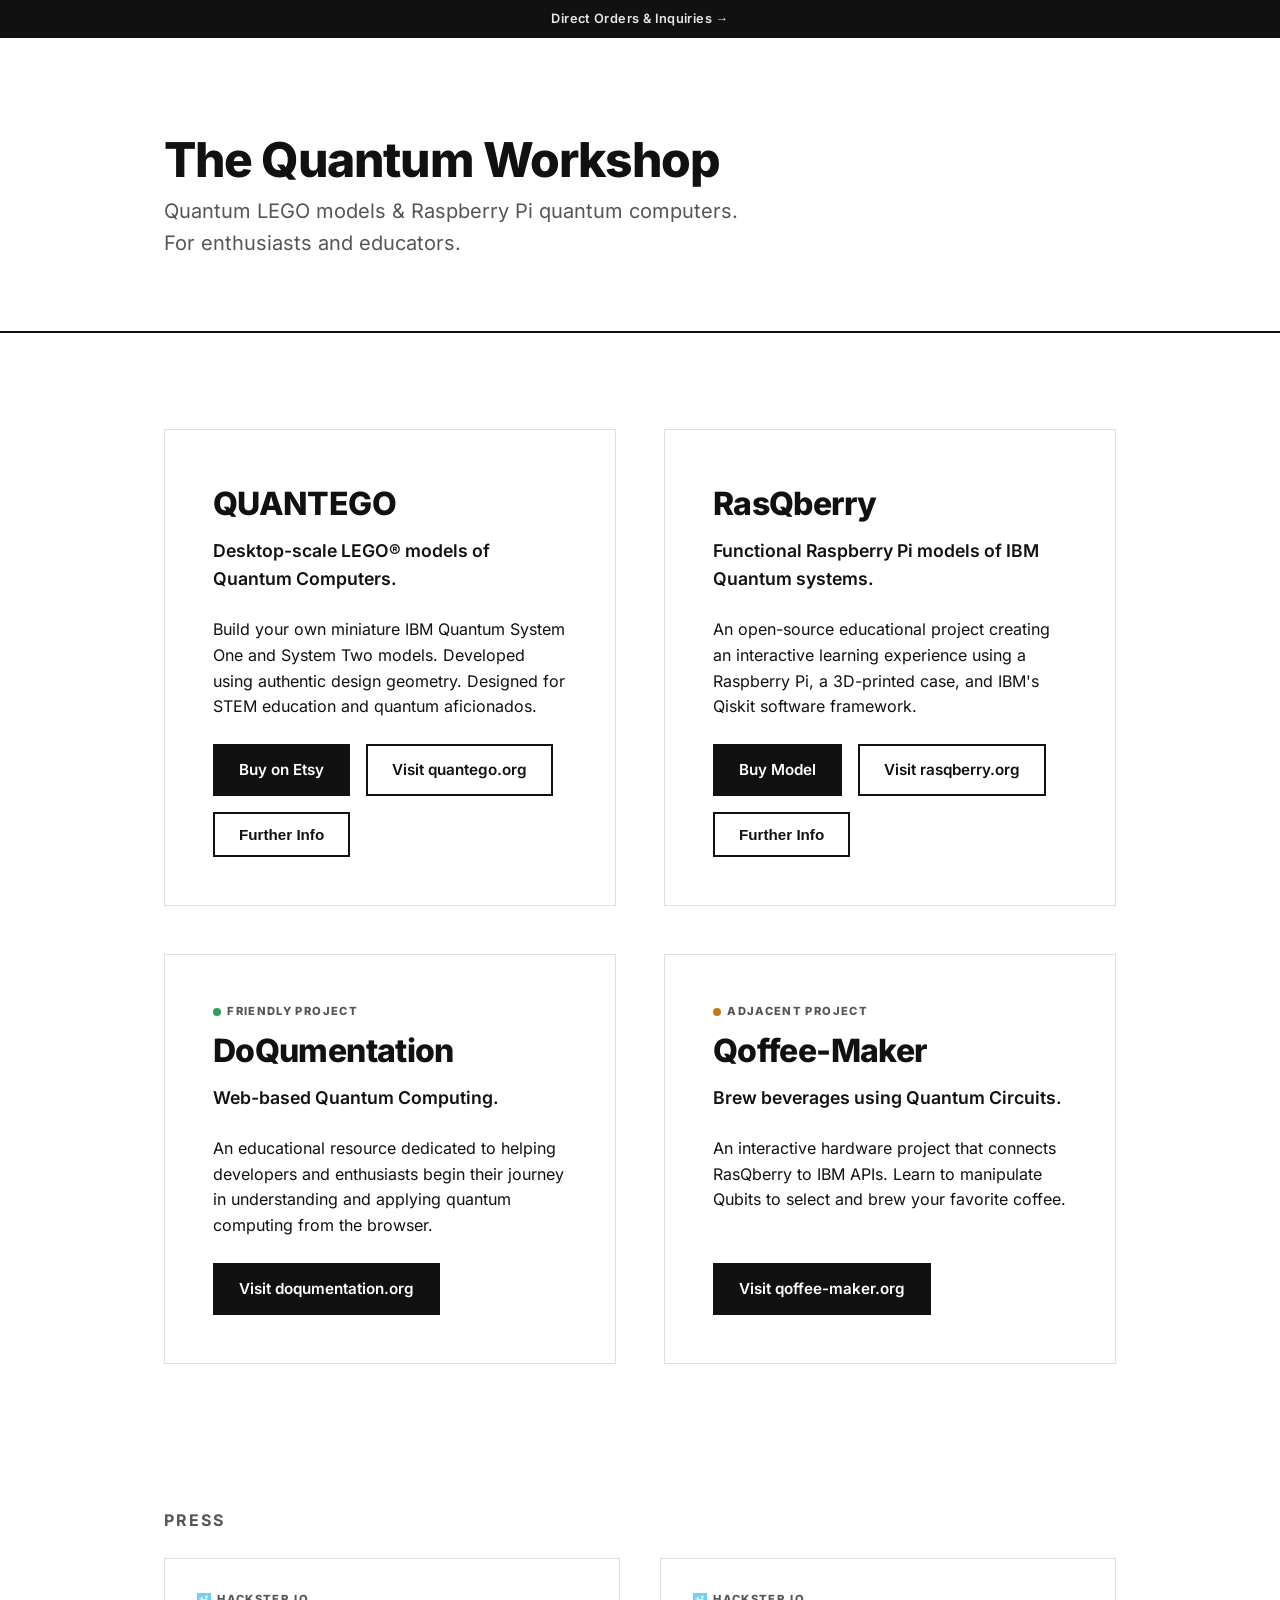
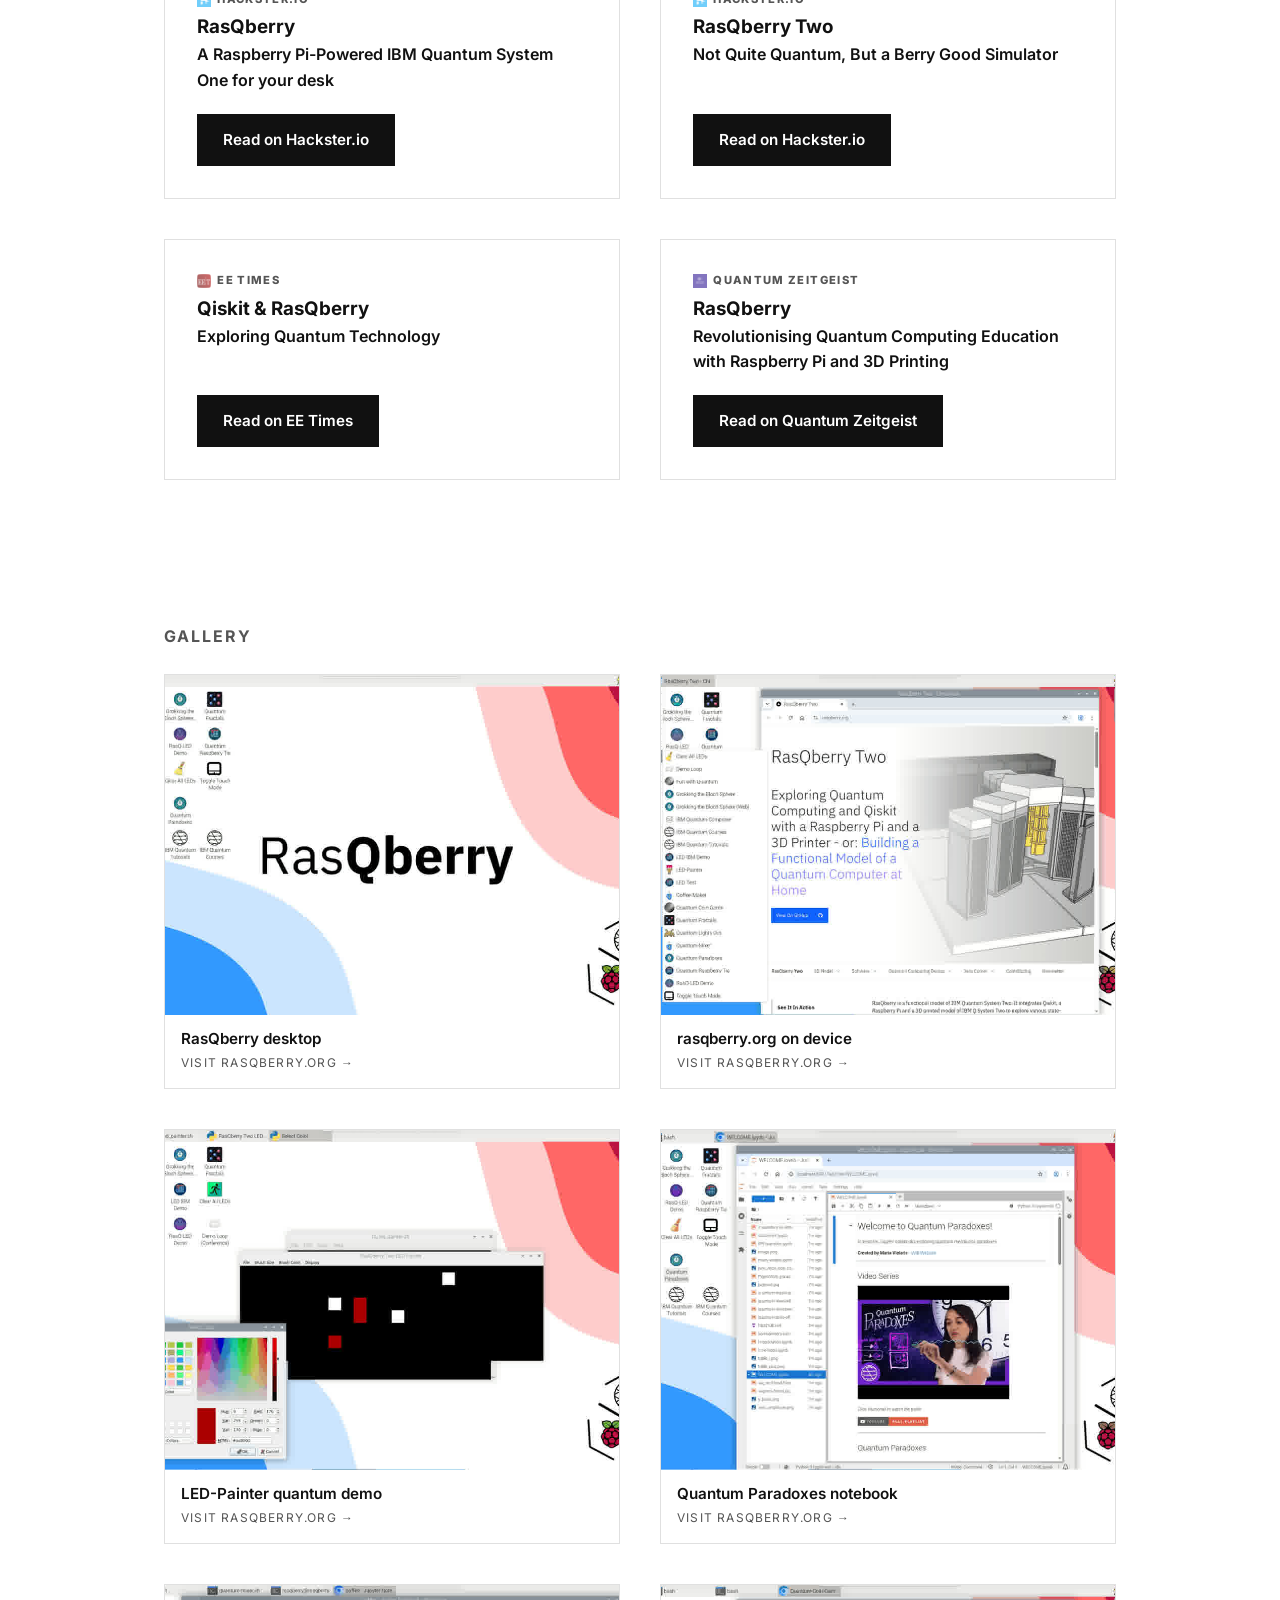
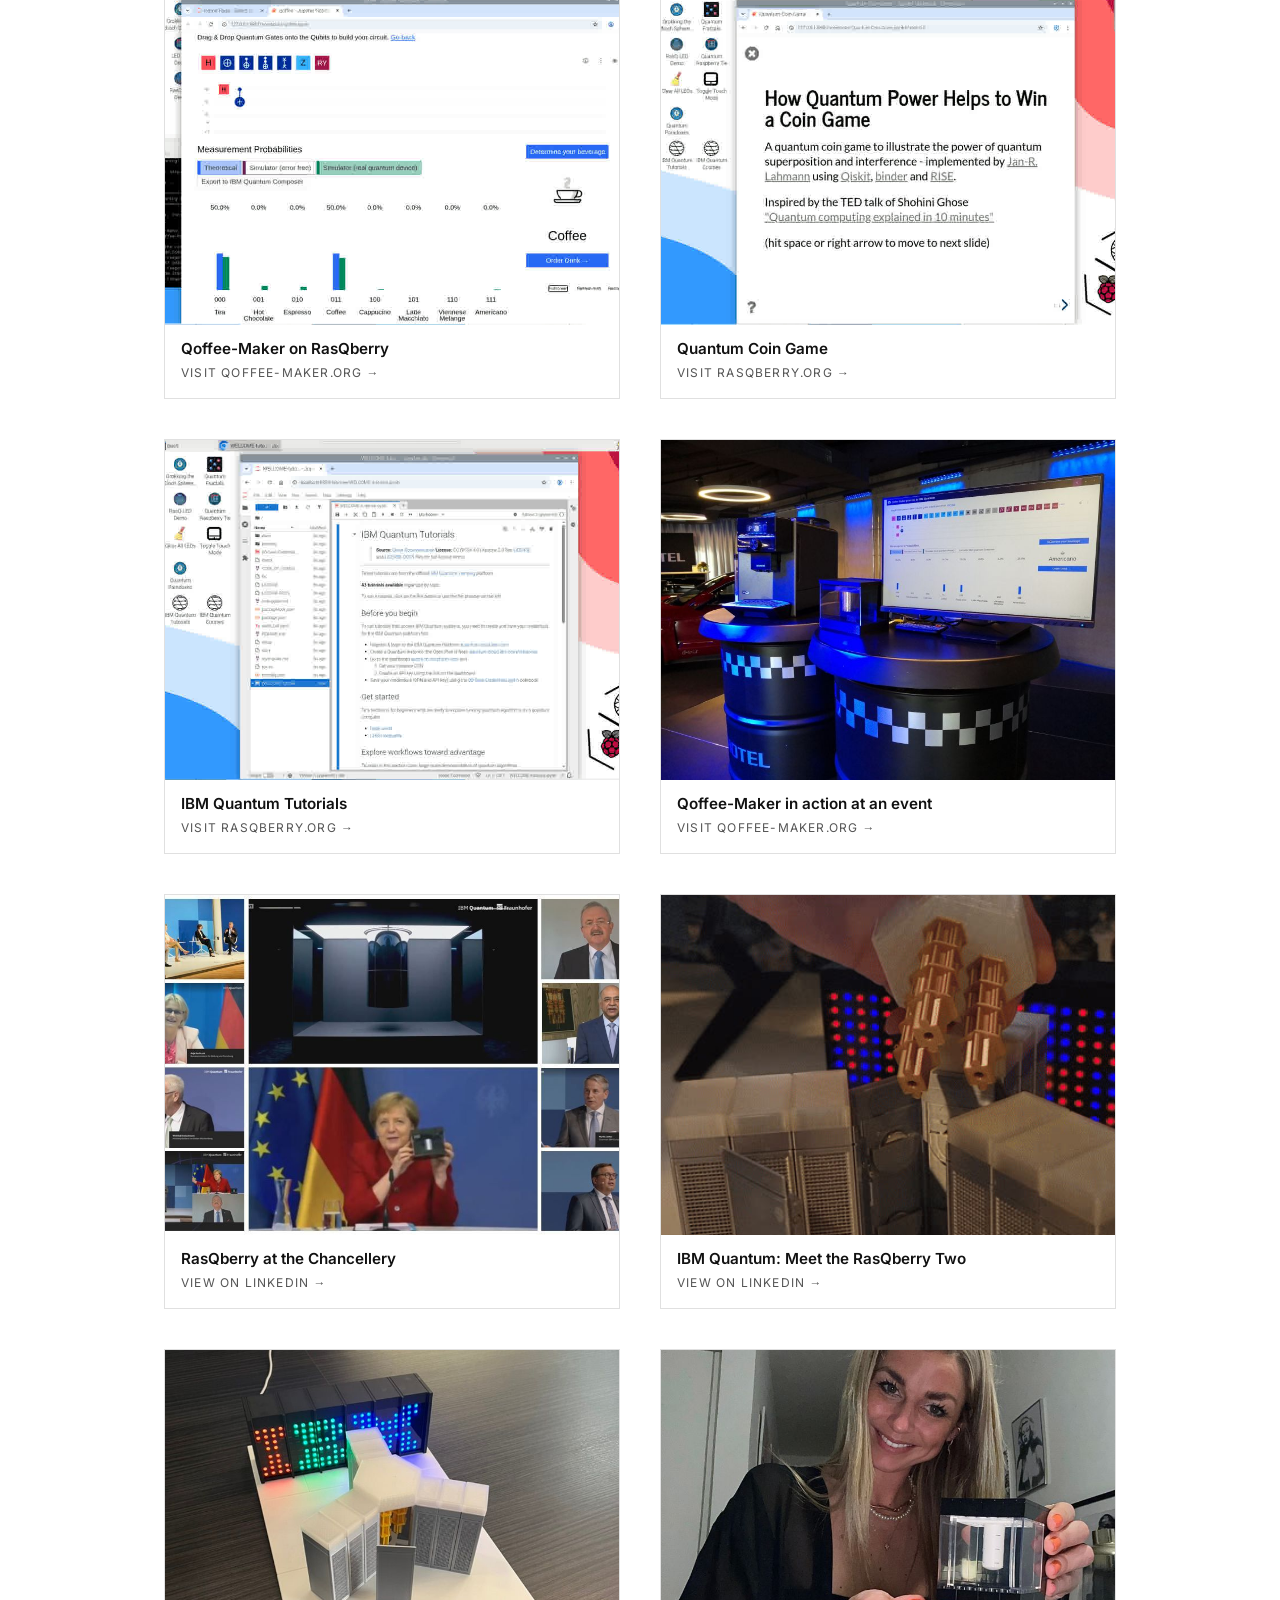
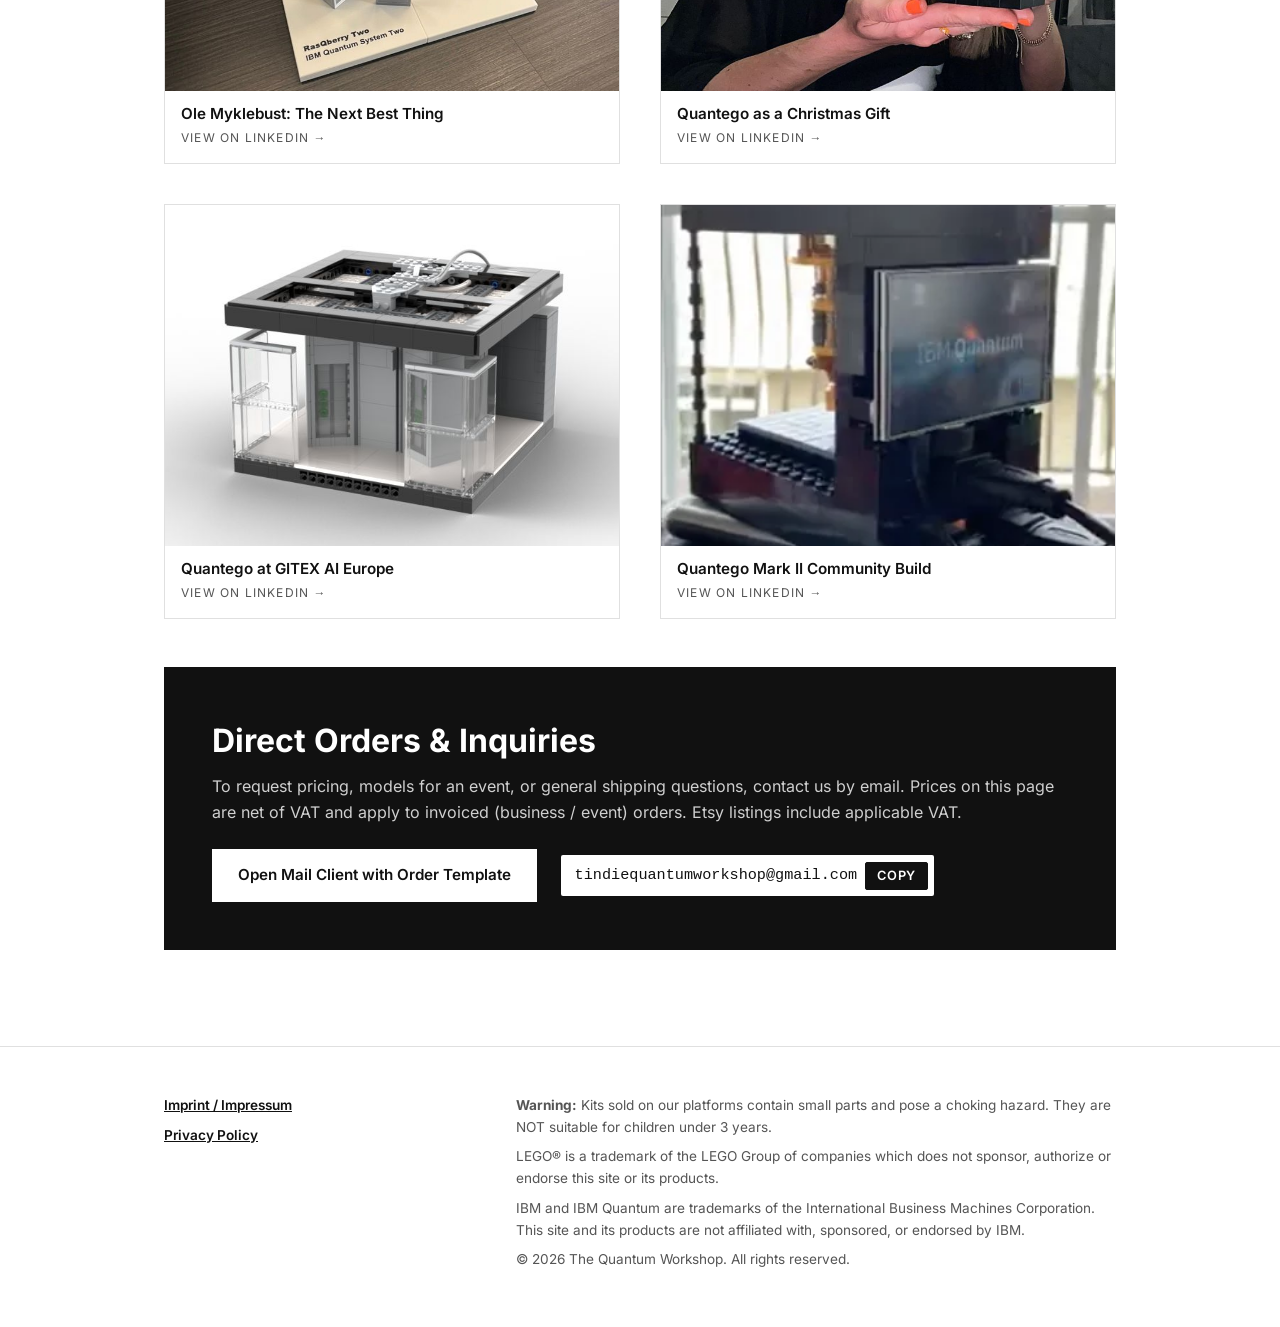
==== index.html @ 0e2c0641 "Initial commit: static site for The Quantum Workshop" ====
<!DOCTYPE html>
<html lang="en">

<head>
    <meta charset="UTF-8">
    <meta name="viewport" content="width=device-width, initial-scale=1.0">
    <title>The Quantum Workshop | Quantego LEGO models &amp; RasQberry quantum hardware</title>
    <meta name="description"
        content="Central hub for Quantego (desktop-scale LEGO models of IBM Quantum System One/Two) and RasQberry (functional Raspberry Pi quantum computer enclosures). Educational quantum-computing models for STEM, makers, and events.">
    <!-- TODO: replace YOUR-DOMAIN.example with the published custom domain. -->
    <link rel="canonical" href="https://YOUR-DOMAIN.example/">
    <meta name="robots" content="index, follow, max-image-preview:large">
    <meta property="og:type" content="website">
    <meta property="og:title" content="The Quantum Workshop | Quantego &amp; RasQberry">
    <meta property="og:description" content="Desktop-scale LEGO models and Raspberry Pi-based functional models of IBM Quantum Computers.">
    <meta property="og:url" content="https://YOUR-DOMAIN.example/">
    <meta property="og:image" content="https://YOUR-DOMAIN.example/images/quantego-mark-ii.jpg">
    <meta property="og:locale" content="en_US">
    <meta name="twitter:card" content="summary_large_image">
    <meta name="twitter:title" content="The Quantum Workshop | Quantego &amp; RasQberry">
    <meta name="twitter:description" content="Desktop-scale LEGO models and Raspberry Pi-based functional models of IBM Quantum Computers.">
    <meta name="twitter:image" content="https://YOUR-DOMAIN.example/images/quantego-mark-ii.jpg">

    <link rel="icon" href="favicon.svg" type="image/svg+xml">
    <link rel="stylesheet" href="styles.css">

    <link rel="preload" href="fonts/inter-latin.woff2" as="font" type="font/woff2" crossorigin>

    <script src="config.js" defer></script>

    <script type="application/ld+json">
    {
        "@context": "https://schema.org",
        "@graph": [
            {
                "@type": "Organization",
                "@id": "https://YOUR-DOMAIN.example/#org",
                "name": "The Quantum Workshop",
                "url": "https://YOUR-DOMAIN.example/",
                "logo": "https://YOUR-DOMAIN.example/images/quantego-mark-ii.jpg",
                "founder": {
                    "@type": "Person",
                    "name": "Jan-Rainer Lahmann"
                },
                "sameAs": [
                    "https://quantego.org",
                    "https://rasqberry.org",
                    "https://www.etsy.com/de-en/listing/1230799391/quantego-lego-model-of-a-quantum"
                ]
            },
            {
                "@type": "WebSite",
                "@id": "https://YOUR-DOMAIN.example/#website",
                "url": "https://YOUR-DOMAIN.example/",
                "name": "The Quantum Workshop",
                "publisher": { "@id": "https://YOUR-DOMAIN.example/#org" },
                "inLanguage": "en"
            },
            {
                "@type": "Product",
                "name": "Quantego",
                "description": "Desktop-scale LEGO model of IBM Quantum System One and System Two, designed using authentic geometry. For STEM education and quantum aficionados.",
                "brand": { "@id": "https://YOUR-DOMAIN.example/#org" },
                "image": "https://YOUR-DOMAIN.example/images/quantego-mark-ii.jpg",
                "url": "https://YOUR-DOMAIN.example/#quantego",
                "offers": {
                    "@type": "Offer",
                    "url": "https://www.etsy.com/de-en/listing/1230799391/quantego-lego-model-of-a-quantum",
                    "priceCurrency": "EUR",
                    "availability": "https://schema.org/InStock"
                }
            },
            {
                "@type": "Product",
                "name": "RasQberry",
                "description": "Functional Raspberry Pi-based 3D-printed model of an IBM Quantum system, running Qiskit locally or via cloud.",
                "brand": { "@id": "https://YOUR-DOMAIN.example/#org" },
                "image": "https://YOUR-DOMAIN.example/images/quantego-mark-ii.jpg",
                "url": "https://YOUR-DOMAIN.example/#rasqberry",
                "offers": {
                    "@type": "Offer",
                    "url": "https://YOUR-DOMAIN.example/#contact",
                    "priceCurrency": "EUR",
                    "availability": "https://schema.org/InStock"
                }
            }
        ]
    }
    </script>
</head>

<body>

    <a class="skip-link" href="#main">Skip to main content</a>

    <div class="top-banner">
        <a href="#contact" class="top-banner-link">Direct Orders &amp; Inquiries &rarr;</a>
    </div>

    <header class="site-header">
        <div class="container">
            <h1 class="logo">The Quantum Workshop</h1>
            <p class="tagline">Quantum LEGO models &amp; Raspberry Pi quantum computers. <br>For enthusiasts and educators.</p>
        </div>
    </header>

    <main class="container" id="main" tabindex="-1">

        <section class="products-grid" aria-label="Products">
            <!-- QUANTEGO -->
            <article class="product-card" id="quantego">
                <div class="product-content">
                    <h2>QUANTEGO</h2>
                    <p class="product-subtitle">Desktop-scale LEGO® models of Quantum Computers.</p>
                    <p>Build your own miniature IBM Quantum System One and System Two models. Developed using authentic
                        design geometry. Designed for STEM education and quantum aficionados.</p>
                    <div class="cta-group">
                        <a href="https://www.etsy.com/de-en/listing/1230799391/quantego-lego-model-of-a-quantum"
                            class="btn primary-btn" target="_blank" rel="noopener"
                            aria-label="Buy Quantego on Etsy (opens in new tab)">Buy on Etsy</a>
                        <a href="https://quantego.org" class="btn secondary-btn" target="_blank" rel="noopener"
                            aria-label="Visit quantego.org (opens in new tab)">Visit quantego.org</a>
                        <button type="button" class="btn secondary-btn"
                            aria-haspopup="dialog" aria-controls="dialog-quantego"
                            onclick="document.getElementById('dialog-quantego').showModal()">Further Info</button>
                    </div>
                </div>
            </article>

            <!-- RASQBERRY -->
            <article class="product-card" id="rasqberry">
                <div class="product-content">
                    <h2>RasQberry</h2>
                    <p class="product-subtitle">Functional Raspberry Pi models of IBM Quantum systems.</p>
                    <p>An open-source educational project creating an interactive learning experience using a Raspberry
                        Pi, a 3D-printed case, and IBM's Qiskit software framework.</p>
                    <div class="cta-group">
                        <a href="#contact" class="btn primary-btn">Buy Model</a>
                        <a href="https://rasqberry.org" class="btn secondary-btn" target="_blank" rel="noopener"
                            aria-label="Visit rasqberry.org (opens in new tab)">Visit rasqberry.org</a>
                        <button type="button" class="btn secondary-btn"
                            aria-haspopup="dialog" aria-controls="dialog-rasqberry"
                            onclick="document.getElementById('dialog-rasqberry').showModal()">Further Info</button>
                    </div>
                </div>
            </article>

            <!-- DOQUMENTATION -->
            <article class="product-card">
                <div class="product-content">
                    <p class="product-tag tag-friendly"><span class="tag-dot"></span>Friendly Project</p>
                    <h2>DoQumentation</h2>
                    <p class="product-subtitle">Web-based Quantum Computing.</p>
                    <p>An educational resource dedicated to helping developers and enthusiasts begin their
                        journey in understanding and applying quantum computing from the browser.</p>
                    <div class="cta-group">
                        <a href="https://doqumentation.org" class="btn primary-btn" target="_blank" rel="noopener">Visit
                            doqumentation.org</a>
                    </div>
                </div>
            </article>

            <!-- QOFFEE-MAKER -->
            <article class="product-card">
                <div class="product-content">
                    <p class="product-tag tag-adjacent"><span class="tag-dot"></span>Adjacent Project</p>
                    <h2>Qoffee-Maker</h2>
                    <p class="product-subtitle">Brew beverages using Quantum Circuits.</p>
                    <p>An interactive hardware project that connects RasQberry to IBM APIs. Learn to manipulate Qubits
                        to select and brew your favorite coffee.</p>
                    <div class="cta-group">
                        <a href="https://qoffee-maker.org" class="btn primary-btn" target="_blank" rel="noopener">Visit
                            qoffee-maker.org</a>
                    </div>
                </div>
            </article>

        </section>

        <section class="community-press" id="press" aria-labelledby="press-heading">
            <h2 class="subsection-heading" id="press-heading">Press</h2>

            <div class="press-grid">
                <article class="product-card">
                    <div class="product-content">
                        <p class="product-tag"><img src="images/outlets/hackster.jpg"
                                class="outlet-favicon" alt="" loading="lazy" decoding="async" width="14" height="14">Hackster.io</p>
                        <h3>RasQberry</h3>
                        <p class="product-subtitle">A Raspberry Pi-Powered IBM Quantum System One for your desk</p>
                        <div class="cta-group">
                            <a href="https://www.hackster.io/news/jan-rainer-lahmann-s-rasqberry-is-a-raspberry-pi-powered-ibm-quantum-system-one-for-your-desk"
                                class="btn primary-btn" target="_blank" rel="noopener"
                                aria-label="Read Hackster.io article: RasQberry — Raspberry Pi-powered IBM Quantum System One (opens in new tab)">Read on Hackster.io</a>
                        </div>
                    </div>
                </article>

                <article class="product-card">
                    <div class="product-content">
                        <p class="product-tag"><img src="images/outlets/hackster.jpg"
                                class="outlet-favicon" alt="" loading="lazy" decoding="async" width="14" height="14">Hackster.io</p>
                        <h3>RasQberry Two</h3>
                        <p class="product-subtitle">Not Quite Quantum, But a Berry Good Simulator</p>
                        <div class="cta-group">
                            <a href="https://www.hackster.io/news/andy-stanford-clark-and-colleagues-build-a-rasqberry-two"
                                class="btn primary-btn" target="_blank" rel="noopener"
                                aria-label="Read Hackster.io article: RasQberry Two simulator (opens in new tab)">Read on Hackster.io</a>
                        </div>
                    </div>
                </article>

                <article class="product-card">
                    <div class="product-content">
                        <p class="product-tag"><img src="images/outlets/eetimes.png"
                                class="outlet-favicon" alt="" loading="lazy" decoding="async" width="14" height="14">EE Times</p>
                        <h3>Qiskit &amp; RasQberry</h3>
                        <p class="product-subtitle">Exploring Quantum Technology</p>
                        <div class="cta-group">
                            <a href="https://www.eetimes.com/exploring-quantum-technology-qiskit-and-rasqberry/"
                                class="btn primary-btn" target="_blank" rel="noopener"
                                aria-label="Read EE Times article: Qiskit and RasQberry (opens in new tab)">Read on EE Times</a>
                        </div>
                    </div>
                </article>

                <article class="product-card">
                    <div class="product-content">
                        <p class="product-tag"><img
                                src="images/outlets/quantumzeitgeist.png"
                                class="outlet-favicon" alt="" loading="lazy" decoding="async" width="14" height="14">Quantum Zeitgeist</p>
                        <h3>RasQberry</h3>
                        <p class="product-subtitle">Revolutionising Quantum Computing Education with Raspberry Pi and 3D
                            Printing</p>
                        <div class="cta-group">
                            <a href="https://quantumzeitgeist.com/rasqberry-project-revolutionising-quantum-computing-education-with-raspberry-pi-and-3d-printing/"
                                class="btn primary-btn" target="_blank" rel="noopener"
                                aria-label="Read Quantum Zeitgeist article on RasQberry (opens in new tab)">Read on Quantum Zeitgeist</a>
                        </div>
                    </div>
                </article>
            </div>

        </section>

        <section class="community-press" id="gallery-section" aria-labelledby="gallery-heading">
            <h2 class="subsection-heading" id="gallery-heading">Gallery</h2>
            <div class="li-gallery" id="gallery">
                <a class="li-tile" href="https://rasqberry.org" target="_blank" rel="noopener"
                    aria-label="RasQberry desktop with quantum demo launcher — visit rasqberry.org (opens in new tab)">
                    <img class="li-thumb" loading="lazy" decoding="async"
                        src="images/rasq/01-desktop.jpg"
                        alt="RasQberry desktop showing quantum demo application launcher and branding">
                    <span class="li-meta">
                        <span class="li-caption">RasQberry desktop</span>
                        <span class="li-link">Visit rasqberry.org &rarr;</span>
                    </span>
                </a>
                <a class="li-tile" href="https://rasqberry.org" target="_blank" rel="noopener"
                    aria-label="rasqberry.org rendered on the device — visit rasqberry.org (opens in new tab)">
                    <img class="li-thumb" loading="lazy" decoding="async"
                        src="images/rasq/02-website.jpg"
                        alt="rasqberry.org website rendered on the RasQberry device">
                    <span class="li-meta">
                        <span class="li-caption">rasqberry.org on device</span>
                        <span class="li-link">Visit rasqberry.org &rarr;</span>
                    </span>
                </a>
                <a class="li-tile" href="https://rasqberry.org" target="_blank" rel="noopener"
                    aria-label="LED-Painter quantum demo on RasQberry — visit rasqberry.org (opens in new tab)">
                    <img class="li-thumb" loading="lazy" decoding="async"
                        src="images/rasq/03-led-painter.jpg"
                        alt="LED-Painter application with colour picker for the quantum LED matrix">
                    <span class="li-meta">
                        <span class="li-caption">LED-Painter quantum demo</span>
                        <span class="li-link">Visit rasqberry.org &rarr;</span>
                    </span>
                </a>
                <a class="li-tile" href="https://rasqberry.org" target="_blank" rel="noopener"
                    aria-label="Quantum Paradoxes notebook on RasQberry — visit rasqberry.org (opens in new tab)">
                    <img class="li-thumb" loading="lazy" decoding="async"
                        src="images/rasq/04-paradoxes.jpg"
                        alt="Quantum Paradoxes Jupyter notebook running on the RasQberry">
                    <span class="li-meta">
                        <span class="li-caption">Quantum Paradoxes notebook</span>
                        <span class="li-link">Visit rasqberry.org &rarr;</span>
                    </span>
                </a>
                <a class="li-tile" href="https://qoffee-maker.org" target="_blank" rel="noopener"
                    aria-label="Qoffee-Maker UI running on RasQberry — visit qoffee-maker.org (opens in new tab)">
                    <img class="li-thumb" loading="lazy" decoding="async"
                        src="images/rasq/05-qoffee.jpg"
                        alt="Qoffee-Maker UI: drag-and-drop quantum gates choosing a beverage">
                    <span class="li-meta">
                        <span class="li-caption">Qoffee-Maker on RasQberry</span>
                        <span class="li-link">Visit qoffee-maker.org &rarr;</span>
                    </span>
                </a>
                <a class="li-tile" href="https://rasqberry.org" target="_blank" rel="noopener"
                    aria-label="Quantum Coin Game on RasQberry — visit rasqberry.org (opens in new tab)">
                    <img class="li-thumb" loading="lazy" decoding="async"
                        src="images/rasq/06-coin-game.jpg"
                        alt="Quantum Coin Game RISE presentation slide on the RasQberry">
                    <span class="li-meta">
                        <span class="li-caption">Quantum Coin Game</span>
                        <span class="li-link">Visit rasqberry.org &rarr;</span>
                    </span>
                </a>
                <a class="li-tile" href="https://rasqberry.org" target="_blank" rel="noopener"
                    aria-label="IBM Quantum Tutorials notebooks on RasQberry — visit rasqberry.org (opens in new tab)">
                    <img class="li-thumb" loading="lazy" decoding="async"
                        src="images/rasq/07-tutorials.jpg"
                        alt="IBM Quantum Tutorials Jupyter notebooks running on the RasQberry">
                    <span class="li-meta">
                        <span class="li-caption">IBM Quantum Tutorials</span>
                        <span class="li-link">Visit rasqberry.org &rarr;</span>
                    </span>
                </a>
                <a class="li-tile" href="https://qoffee-maker.org" target="_blank" rel="noopener"
                    aria-label="Qoffee-Maker in action — visit qoffee-maker.org (opens in new tab)">
                    <img class="li-thumb" loading="lazy" decoding="async"
                        src="images/rasq/08-qoffee-event.jpg"
                        alt="Qoffee-Maker apparatus in operation at an event">
                    <span class="li-meta">
                        <span class="li-caption">Qoffee-Maker in action at an event</span>
                        <span class="li-link">Visit qoffee-maker.org &rarr;</span>
                    </span>
                </a>
                <a class="li-tile" href="https://www.linkedin.com/feed/update/urn:li:activity:6812667325188198400"
                    target="_blank" rel="noopener"
                    aria-label="View original LinkedIn post: RasQberry at the Chancellery (opens in new tab)">
                    <img class="li-thumb" loading="lazy" decoding="async"
                        src="images/li/li1.jpg"
                        alt="RasQberry on display at the German Federal Chancellery">
                    <span class="li-meta">
                        <span class="li-caption">RasQberry at the Chancellery</span>
                        <span class="li-link">View on LinkedIn &rarr;</span>
                    </span>
                </a>
                <a class="li-tile" href="https://www.linkedin.com/feed/update/urn:li:activity:7406757488596959234"
                    target="_blank" rel="noopener"
                    aria-label="View original LinkedIn post: IBM Quantum — Meet the RasQberry Two (opens in new tab)">
                    <img class="li-thumb" loading="lazy" decoding="async"
                        src="images/li/li2.jpg"
                        alt="IBM Quantum announcement of the RasQberry Two">
                    <span class="li-meta">
                        <span class="li-caption">IBM Quantum: Meet the RasQberry Two</span>
                        <span class="li-link">View on LinkedIn &rarr;</span>
                    </span>
                </a>
                <a class="li-tile" href="https://www.linkedin.com/feed/update/urn:li:activity:7304868212343476225"
                    target="_blank" rel="noopener"
                    aria-label="View original LinkedIn post by Ole Myklebust: The Next Best Thing (opens in new tab)">
                    <img class="li-thumb" loading="lazy" decoding="async"
                        src="images/li/li3.jpg"
                        alt="Ole Myklebust holding a Quantego model">
                    <span class="li-meta">
                        <span class="li-caption">Ole Myklebust: The Next Best Thing</span>
                        <span class="li-link">View on LinkedIn &rarr;</span>
                    </span>
                </a>
                <a class="li-tile" href="https://www.linkedin.com/feed/update/urn:li:activity:7020739601279406080"
                    target="_blank" rel="noopener"
                    aria-label="View original LinkedIn post: Quantego as a Christmas gift (opens in new tab)">
                    <img class="li-thumb" loading="lazy" decoding="async"
                        src="images/li/li4.jpg"
                        alt="Quantego model presented as a Christmas gift">
                    <span class="li-meta">
                        <span class="li-caption">Quantego as a Christmas Gift</span>
                        <span class="li-link">View on LinkedIn &rarr;</span>
                    </span>
                </a>
                <a class="li-tile" href="https://www.linkedin.com/feed/update/urn:li:activity:7330167395107405824"
                    target="_blank" rel="noopener"
                    aria-label="View original LinkedIn post: Quantego at GITEX AI Europe (opens in new tab)">
                    <img class="li-thumb" loading="lazy" decoding="async"
                        src="images/li/li5.jpg"
                        alt="Quantego on display at GITEX AI Europe">
                    <span class="li-meta">
                        <span class="li-caption">Quantego at GITEX AI Europe</span>
                        <span class="li-link">View on LinkedIn &rarr;</span>
                    </span>
                </a>
                <a class="li-tile" href="https://www.linkedin.com/feed/update/urn:li:activity:6953074631037620224"
                    target="_blank" rel="noopener"
                    aria-label="View original LinkedIn post by Wen-Sen Lu: Quantego Mark II Community Build (opens in new tab)">
                    <img class="li-thumb" loading="lazy" decoding="async"
                        src="images/quantego-mark-ii.webp"
                        alt="Quantego Mark II community build by Wen-Sen Lu">
                    <span class="li-meta">
                        <span class="li-caption">Quantego Mark II Community Build</span>
                        <span class="li-link">View on LinkedIn &rarr;</span>
                    </span>
                </a>
            </div>
        </section>

        <section class="contact-section" id="contact" tabindex="-1" aria-labelledby="contact-heading">
            <h2 id="contact-heading">Direct Orders &amp; Inquiries</h2>
            <p>To request pricing, models for an event, or general shipping questions, contact us by email.
                Prices on this page are net of VAT and apply to invoiced (business / event) orders. Etsy listings
                include applicable VAT.</p>
            <div class="contact-actions">
                <a href="#" class="btn primary-btn config-email-link">Open Mail Client with Order Template</a>
                <p class="contact-or">or copy the address into your webmail:</p>
                <div class="email-copy" data-email-target>
                    <code class="config-email">tindiequantumworkshop@gmail.com</code>
                    <button type="button" class="btn-copy" data-copy-email
                        aria-label="Copy email address to clipboard">Copy</button>
                </div>
            </div>
        </section>

    </main>

    <!-- Dialog Modals -->
    <dialog id="dialog-quantego" class="info-dialog" aria-labelledby="dialog-quantego-title">
        <div class="dialog-content">
            <button type="button" class="close-dialog" aria-label="Close dialog"
                onclick="this.closest('dialog').close()">&times;</button>
            <div class="model-gallery">
                <div class="gallery-item">
                    <img loading="lazy" decoding="async" width="400" height="225"
                        src="images/dialog/quantego-one.webp"
                        alt="Quantego LEGO model of IBM Quantum System One">
                    <span>System One</span>
                </div>
                <div class="gallery-item">
                    <img loading="lazy" decoding="async" width="400" height="225"
                        src="images/dialog/quantego-two.webp"
                        alt="Quantego LEGO model of IBM Quantum System Two">
                    <span>System Two</span>
                </div>
                <div class="gallery-item highlight">
                    <img loading="lazy" decoding="async" width="400" height="225"
                        src="images/dialog/quantego-two-1024.webp"
                        alt="Quantego high-end 1024-piece System Two model">
                    <span>1024-Piece Edition</span>
                </div>
            </div>
            <h2 id="dialog-quantego-title">Quantego Model Collection</h2>
            <p>Developed using authentic design geometry, these models represent the physical elegance of quantum
                architectures across multiple scales.</p>

            <ul class="stats-list">
                <li><strong>49 Pieces:</strong> System One (Standard Model)</li>
                <li><strong>98 Pieces:</strong> System Two (Standard Model)</li>
                <li><strong>1024 Pieces:</strong> System Two (High-End Model by Luca Crippa)</li>
            </ul>

            <div class="cta-group">
                <a href="https://www.etsy.com/de-en/listing/1230799391/quantego-lego-model-of-a-quantum"
                    class="btn primary-btn" target="_blank" rel="noopener">Buy single on Etsy</a>
                <a href="#contact" class="btn secondary-btn config-email-link"
                    onclick="this.closest('dialog').close()">Buy on invoice (events)</a>
            </div>
        </div>
    </dialog>

    <dialog id="dialog-rasqberry" class="info-dialog" aria-labelledby="dialog-rasqberry-title">
        <div class="dialog-content">
            <button type="button" class="close-dialog" aria-label="Close dialog"
                onclick="this.closest('dialog').close()">&times;</button>
            <div class="model-gallery tall-frames">
                <div class="gallery-item">
                    <img loading="lazy" decoding="async" width="400" height="560"
                        src="images/dialog/rasqberry-one.webp"
                        alt="RasQberry System One 3D-printed enclosure">
                    <span>System One enclosure</span>
                </div>
                <div class="gallery-item">
                    <img loading="lazy" decoding="async" width="400" height="560"
                        src="images/dialog/rasqberry-two.webp"
                        alt="RasQberry System Two 3D-printed enclosure">
                    <span>System Two enclosure</span>
                </div>
            </div>
            <h2 id="dialog-rasqberry-title">RasQberry Interactive Models</h2>
            <p>Beyond being a beautiful 3D-printed enclosure, the RasQberry acts as a functional educational tool. It
                runs a local emulation stack or connects via cloud to actual IBM Quantum frameworks.</p>

            <ul class="stats-list">
                <li><strong>System One:</strong> Original architectural footprint</li>
                <li><strong>System Two:</strong> Upgraded modular footprint</li>
                <li><strong>Core:</strong> Raspberry Pi (Emulation Stack)</li>
            </ul>

            <a href="#contact" class="btn primary-btn" onclick="this.closest('dialog').close()">Order &amp;
                Pricing &rarr;</a>
        </div>
    </dialog>

    <footer class="site-footer">
        <div class="container footer-content">
            <div class="footer-links">
                <a href="imprint.html">Imprint / Impressum</a>
                <a href="privacy.html">Privacy Policy</a>
            </div>

            <div class="legal-disclaimers">
                <p><strong>Warning:</strong> Kits sold on our platforms contain small parts and pose a choking hazard.
                    They are NOT suitable for children under 3 years.</p>
                <p>LEGO® is a trademark of the LEGO Group of companies which does not sponsor, authorize or endorse this
                    site or its products.</p>
                <p>IBM and IBM Quantum are trademarks of the International Business Machines Corporation. This site and
                    its products are not affiliated with, sponsored, or endorsed by IBM.</p>
                <p>&copy; <span class="config-year">2026</span> <span class="config-company">The Quantum
                        Workshop</span>. All rights reserved.</p>
            </div>
        </div>
    </footer>

</body>

</html>
---- styles.css ----
@font-face {
    font-family: 'Inter';
    font-style: normal;
    font-weight: 400 800;
    font-display: swap;
    src: url('fonts/inter-latin.woff2') format('woff2');
    unicode-range: U+0000-00FF, U+0131, U+0152-0153, U+02BB-02BC, U+02C6, U+02DA, U+02DC, U+0304, U+0308, U+0329, U+2000-206F, U+20AC, U+2122, U+2191, U+2193, U+2212, U+2215, U+FEFF, U+FFFD;
}
@font-face {
    font-family: 'Inter';
    font-style: normal;
    font-weight: 400 800;
    font-display: swap;
    src: url('fonts/inter-latin-ext.woff2') format('woff2');
    unicode-range: U+0100-02BA, U+02BD-02C5, U+02C7-02CC, U+02CE-02D7, U+02DD-02FF, U+0304, U+0308, U+0329, U+1D00-1DBF, U+1E00-1E9F, U+1EF2-1EFF, U+2020, U+20A0-20AB, U+20AD-20C0, U+2113, U+2C60-2C7F, U+A720-A7FF;
}

/* Custom Properties for extreme minimalism but premium typography */
:root {
    --color-bg: #ffffff;
    --color-text: #111111;
    --color-text-muted: #555555;
    --color-border: #e0e0e0;
    --color-hover: #000000;
    
    --font-primary: 'Inter', -apple-system, BlinkMacSystemFont, "Segoe UI", Roboto, Helvetica, Arial, sans-serif;
    
    --spacing-sm: 0.5rem;
    --spacing-md: 1.5rem;
    --spacing-lg: 3rem;
    --spacing-xl: 6rem;
}

@media (prefers-color-scheme: dark) {
    :root {
        --color-bg: #0a0a0a;
        --color-text: #ffffff;
        --color-text-muted: #aaaaaa;
        --color-border: #333333;
        --color-hover: #ffffff;
    }
}

/* Reset */
* {
    box-sizing: border-box;
    margin: 0;
    padding: 0;
}

body {
    font-family: var(--font-primary);
    background-color: var(--color-bg);
    color: var(--color-text);
    line-height: 1.6;
    -webkit-font-smoothing: antialiased;
}

a {
    color: var(--color-text);
    text-decoration: none;
    transition: all 0.2s ease;
}

p {
    margin-bottom: var(--spacing-md);
}

.container {
    max-width: 1000px;
    margin: 0 auto;
    padding: 0 var(--spacing-md);
}

/* Header */
/* Top Banner */
.top-banner {
    background: var(--color-text);
    color: var(--color-bg);
    text-align: center;
    padding: 0.55rem 1rem;
    font-size: 0.8rem;
    font-weight: 600;
    letter-spacing: 0.03em;
    position: sticky;
    top: 0;
    z-index: 100;
}

.top-banner-link {
    color: inherit;
    text-decoration: none;
    opacity: 0.9;
    transition: opacity 0.15s ease;
}

.top-banner-link:hover {
    opacity: 1;
    text-decoration: underline;
}

.site-header {
    padding: var(--spacing-xl) 0 var(--spacing-lg);
    border-bottom: 2px solid var(--color-text);
    margin-bottom: var(--spacing-xl);
}

.logo {
    font-size: 3rem;
    font-weight: 800;
    letter-spacing: -0.03em;
    line-height: 1.1;
    margin-bottom: var(--spacing-sm);
}

.tagline {
    font-size: 1.25rem;
    color: var(--color-text-muted);
    font-weight: 400;
}

/* Products Grid */
.products-grid {
    display: grid;
    grid-template-columns: 1fr;
    gap: var(--spacing-lg);
    margin-bottom: var(--spacing-xl);
}

@media (min-width: 768px) {
    .products-grid {
        grid-template-columns: 1fr 1fr;
    }
}

.product-card {
    border: 1px solid var(--color-border);
    padding: 0;
    display: flex;
    flex-direction: column;
    overflow: hidden;
    transition: transform 0.2s ease, box-shadow 0.2s ease;
}

.product-content {
    padding: var(--spacing-lg);
    display: flex;
    flex-direction: column;
    flex: 1;
}

.product-card.interactive {
    cursor: pointer;
}

.card-hero {
    display: block;
    width: 100%;
    aspect-ratio: 16 / 9;
    object-fit: cover;
    background: #f4f4f4;
}

@media (prefers-color-scheme: dark) {
    .card-hero {
        background: #1a1a1a;
    }
}

.product-card:hover {
    transform: translateY(-4px);
    box-shadow: 0 12px 24px rgba(0,0,0,0.05);
}

@media (prefers-color-scheme: dark) {
    .product-card:hover {
        box-shadow: 0 12px 24px rgba(255,255,255,0.05);
    }
}

.product-card h2 {
    font-size: 2rem;
    font-weight: 800;
    letter-spacing: -0.02em;
    margin-bottom: var(--spacing-sm);
}

.product-card h2 a {
    text-decoration: underline;
    text-decoration-thickness: 2px;
    text-underline-offset: 4px;
}

.product-card h2 a:hover {
    color: var(--color-text-muted);
}

.product-tag {
    font-size: 0.7rem;
    font-weight: 800;
    text-transform: uppercase;
    letter-spacing: 0.12em;
    color: var(--color-text-muted);
    margin-bottom: 0.25rem;
    display: flex;
    align-items: center;
    gap: 0.4rem;
}

/* Community & Press */
.community-press {
    padding: var(--spacing-lg) 0;
}

.subsection-heading {
    font-size: 1rem;
    text-transform: uppercase;
    letter-spacing: 0.12em;
    color: var(--color-text-muted);
    margin: var(--spacing-lg) 0 var(--spacing-md);
}

.community-press > .subsection-heading:first-child {
    margin-top: 0;
}

.press-grid {
    display: grid;
    grid-template-columns: 1fr;
    gap: 2rem;
    margin-bottom: var(--spacing-lg);
}

@media (min-width: 768px) {
    .press-grid {
        grid-template-columns: 1fr 1fr;
        gap: 2.5rem;
    }
}

.press-grid .product-card .product-content {
    padding: 2rem;
}

.press-grid .product-card h2 {
    font-size: 1.5rem;
    margin-bottom: 0.5rem;
}

.press-grid .product-subtitle {
    font-size: 1rem;
    margin-bottom: 1.25rem;
}

/* LinkedIn Picture Gallery */
.li-gallery {
    display: grid;
    grid-template-columns: 1fr;
    gap: 2rem;
}

@media (min-width: 700px) {
    .li-gallery {
        grid-template-columns: 1fr 1fr;
        gap: 2.5rem;
    }
}

.li-tile {
    display: flex;
    flex-direction: column;
    border: 1px solid var(--color-border);
    color: var(--color-text);
    transition: transform 0.2s ease, box-shadow 0.2s ease;
}

.li-tile:hover {
    transform: translateY(-3px);
    box-shadow: 0 10px 20px rgba(0,0,0,0.06);
}

.li-thumb {
    display: block;
    width: 100%;
    aspect-ratio: 4 / 3;
    object-fit: cover;
    background-color: #ececec;
}

@media (prefers-color-scheme: dark) {
    .li-thumb {
        background-color: #1a1a1a;
    }
}

.li-meta {
    display: flex;
    flex-direction: column;
    gap: 0.25rem;
    padding: 0.85rem 1rem 1rem;
}

.li-caption {
    font-size: 0.95rem;
    font-weight: 600;
    line-height: 1.3;
}

.li-link {
    font-size: 0.75rem;
    text-transform: uppercase;
    letter-spacing: 0.1em;
    color: var(--color-text-muted);
}

/* Friendly / Adjacent indicators on cards */
.tag-dot {
    display: inline-block;
    width: 8px;
    height: 8px;
    border-radius: 50%;
    flex-shrink: 0;
}

.tag-friendly .tag-dot {
    background-color: #2e9e5b;
}

.tag-adjacent .tag-dot {
    background-color: #c47a1a;
}

/* Skip link — visible only on keyboard focus */
.skip-link {
    position: absolute;
    left: 0;
    top: -100px;
    background: var(--color-text);
    color: var(--color-bg);
    padding: 0.6rem 1rem;
    font-weight: 600;
    z-index: 1000;
    transition: top 0.15s ease;
}

.skip-link:focus {
    top: 0;
    outline: 2px solid var(--color-bg);
    outline-offset: -4px;
}

/* Visible focus ring for keyboard users */
:focus-visible {
    outline: 2px solid var(--color-text);
    outline-offset: 2px;
}

a.btn:focus-visible,
button.btn:focus-visible {
    outline-offset: 4px;
}

.li-tile:focus-visible {
    outline-offset: 4px;
}

/* Honor reduced motion */
@media (prefers-reduced-motion: reduce) {
    *,
    *::before,
    *::after {
        animation-duration: 0.001ms !important;
        animation-iteration-count: 1 !important;
        transition-duration: 0.001ms !important;
        scroll-behavior: auto !important;
    }

    .product-card:hover,
    .li-tile:hover,
    .gallery-item:hover img {
        transform: none;
    }
}

.outlet-favicon {
    width: 14px;
    height: 14px;
    object-fit: contain;
    opacity: 0.6;
    flex-shrink: 0;
}

.product-subtitle {
    font-weight: 600;
    font-size: 1.1rem;
    margin-bottom: var(--spacing-md);
}

/* Buttons */
.cta-group {
    display: flex;
    flex-wrap: wrap;
    gap: 1rem;
    margin-top: auto;
}

.btn {
    display: inline-block;
    padding: 0.75rem 1.5rem;
    font-weight: 600;
    font-size: 0.95rem;
    border: 2px solid var(--color-text);
}

.primary-btn {
    background-color: var(--color-text);
    color: var(--color-bg);
}

.primary-btn:hover {
    background-color: transparent;
    color: var(--color-text);
}

.secondary-btn {
    background-color: transparent;
    color: var(--color-text);
}

.secondary-btn:hover {
    background-color: var(--color-text);
    color: var(--color-bg);
}

/* Contact Section */
.contact-section {
    padding: var(--spacing-lg);
    background-color: var(--color-text);
    color: var(--color-bg);
    margin-bottom: var(--spacing-xl);
}

.contact-section h2 {
    font-size: 2rem;
    margin-bottom: var(--spacing-sm);
}

.contact-section p {
    color: var(--color-bg);
    opacity: 0.8;
}

.contact-section .primary-btn {
    background-color: var(--color-bg);
    color: var(--color-text);
    border-color: var(--color-bg);
}

.contact-actions {
    display: flex;
    flex-direction: column;
    align-items: flex-start;
    gap: var(--spacing-sm);
    margin-top: var(--spacing-md);
}

.contact-or {
    font-size: 0.9rem;
    opacity: 0.7;
}

@media (min-width: 768px) {
    .contact-actions {
        flex-direction: row;
        align-items: center;
        flex-wrap: wrap;
        gap: var(--spacing-md);
    }
    .contact-or { display: none; }
}

.email-copy {
    display: inline-flex;
    align-items: center;
    gap: 0.5rem;
    padding: 0.4rem 0.4rem 0.4rem 0.85rem;
    background-color: var(--color-bg);
    color: var(--color-text);
    border-radius: 2px;
    font-family: var(--font-primary);
}

.email-copy code {
    font-size: 0.95rem;
    user-select: all;
}

.btn-copy {
    font-family: inherit;
    font-size: 0.8rem;
    font-weight: 600;
    letter-spacing: 0.05em;
    text-transform: uppercase;
    padding: 0.35rem 0.7rem;
    background-color: var(--color-text);
    color: var(--color-bg);
    border: 1px solid var(--color-text);
    border-radius: 2px;
    cursor: pointer;
    transition: opacity 0.15s;
}

.btn-copy:hover { opacity: 0.85; }
.btn-copy:focus-visible {
    outline: 2px solid var(--color-text);
    outline-offset: 2px;
}

.contact-section .primary-btn:hover {
    background-color: transparent;
    color: var(--color-bg);
}

/* Footer */
.site-footer {
    border-top: 1px solid var(--color-border);
    padding: var(--spacing-lg) 0;
    font-size: 0.85rem;
    color: var(--color-text-muted);
}

.footer-content {
    display: flex;
    flex-direction: column;
    gap: var(--spacing-lg);
}

@media (min-width: 768px) {
    .footer-content {
        flex-direction: row;
        justify-content: space-between;
    }
}

.footer-links {
    display: flex;
    flex-direction: column;
    gap: 0.5rem;
}

.footer-links a {
    color: var(--color-text);
    font-weight: 600;
    text-decoration: underline;
}

.legal-disclaimers {
    max-width: 600px;
}

.legal-disclaimers p {
    margin-bottom: 0.5rem;
}

/* Dialog Modals */
.info-dialog {
    margin: auto;
    border: 1px solid var(--color-border);
    background-color: var(--color-bg);
    color: var(--color-text);
    padding: 0;
    max-width: 600px;
    width: 90%;
    box-shadow: 0 20px 40px rgba(0,0,0,0.2);
}

.info-dialog::backdrop {
    background: rgba(0, 0, 0, 0.7);
    backdrop-filter: blur(4px);
}

.dialog-content {
    position: relative;
    padding: var(--spacing-lg);
    display: flex;
    flex-direction: column;
}

.close-dialog {
    position: absolute;
    top: 1rem;
    right: 1rem;
    background: none;
    border: none;
    font-size: 2rem;
    line-height: 1;
    cursor: pointer;
    color: var(--color-text);
}

.dialog-image {
    width: 100%;
    height: auto;
    object-fit: contain;
    margin-bottom: var(--spacing-md);
    background-color: #111;
}

.info-dialog h2 {
    font-size: 1.5rem;
    margin-bottom: var(--spacing-sm);
}

.info-dialog p {
    margin-bottom: var(--spacing-md);
    font-size: 0.95rem;
}

.info-dialog .btn {
    align-self: flex-start;
}

.stats-list {
    list-style: none;
    margin-bottom: var(--spacing-md);
    background: #f4f4f4;
    padding: 1.5rem;
    border-left: 4px solid var(--color-text);
}

@media (prefers-color-scheme: dark) {
    .stats-list {
        background: #1a1a1a;
    }
}

.stats-list li {
    margin-bottom: 0.5rem;
    font-size: 0.95rem;
    line-height: 1.4;
}

.stats-list li:last-child {
    margin-bottom: 0;
}

/* Modal Galleries */
.model-gallery {
    display: grid;
    grid-template-columns: repeat(auto-fit, minmax(130px, 1fr));
    gap: var(--spacing-sm);
    margin-bottom: var(--spacing-md);
}

.gallery-item {
    display: flex;
    flex-direction: column;
    text-align: center;
    font-size: 0.8rem;
    font-weight: 600;
    color: var(--color-text-muted);
}

.gallery-item img {
    width: 100%;
    height: 90px;
    object-fit: cover;
    background: transparent;
    border-radius: 4px;
    margin-bottom: 0.5rem;
    border: none;
    transition: transform 0.2s ease;
}

.model-gallery.tall-frames .gallery-item img {
    height: 140px;
}

.gallery-item:hover img {
    transform: scale(1.03);
}
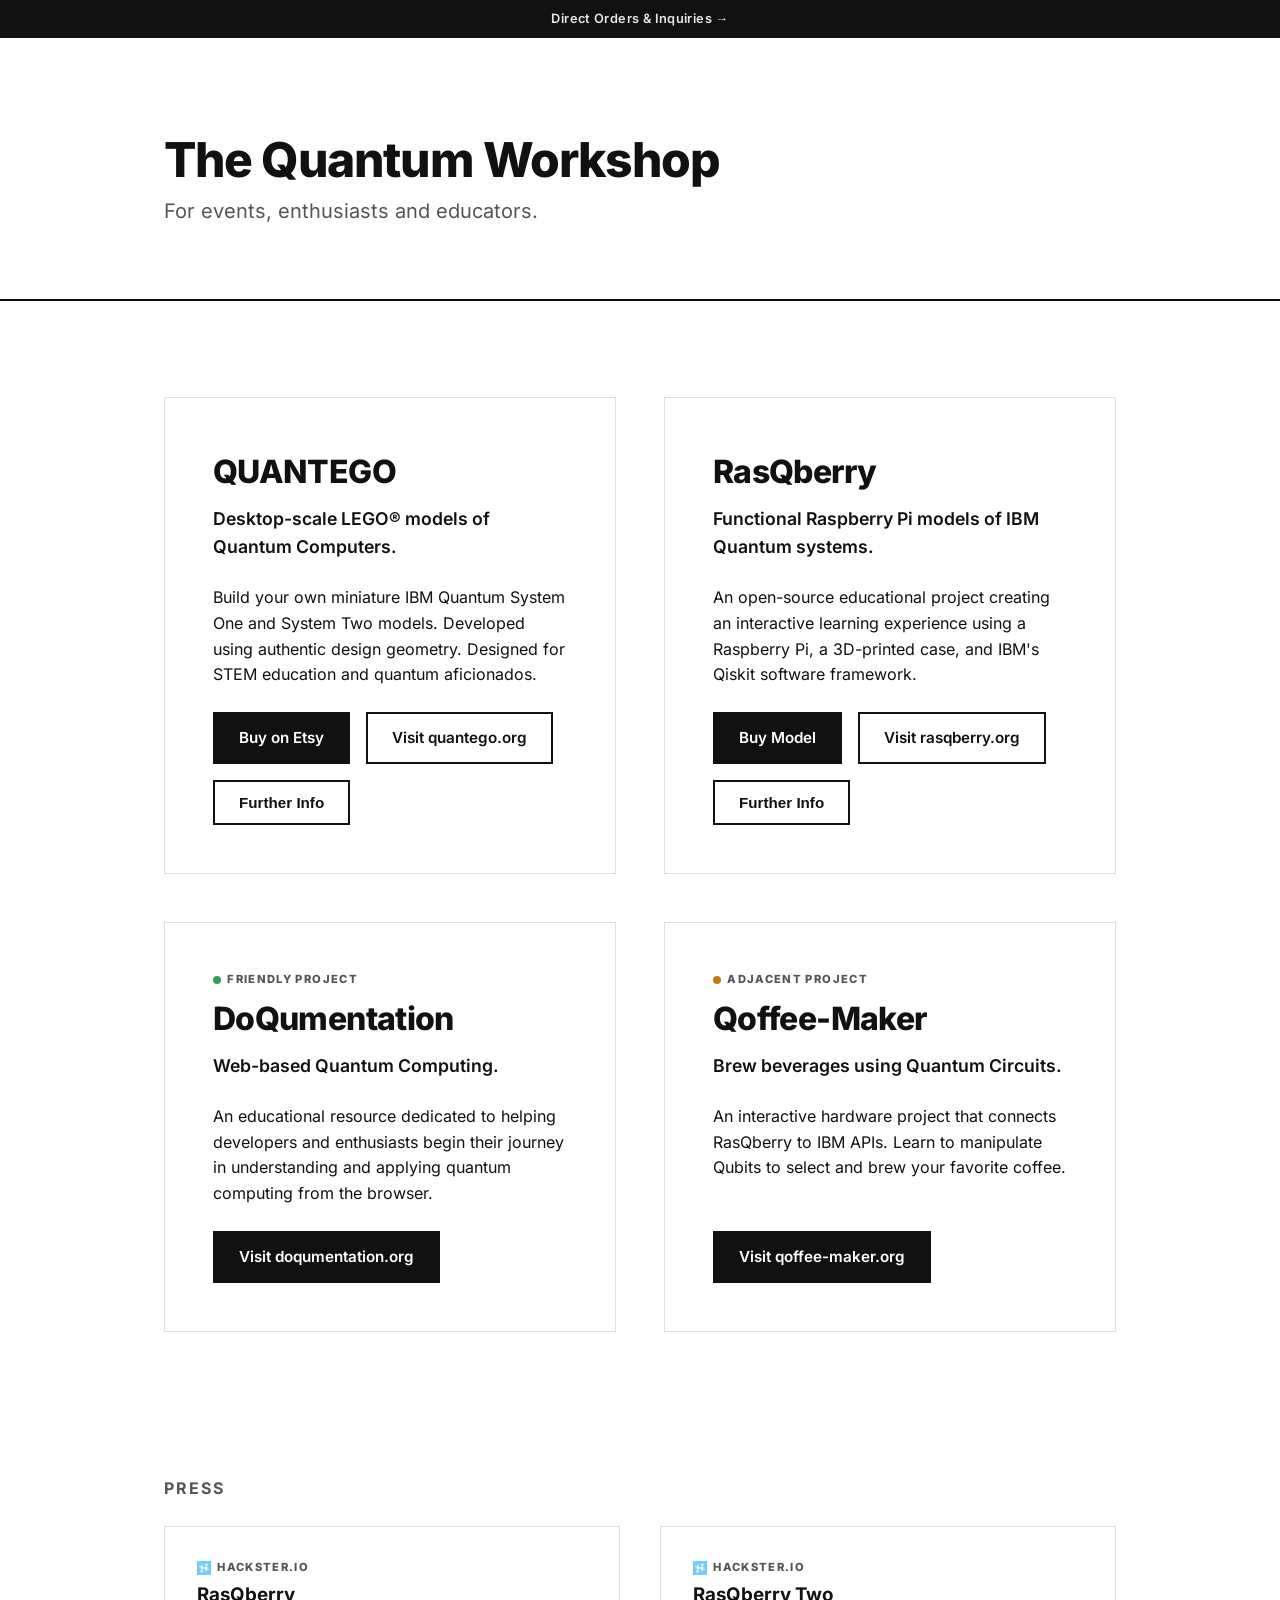
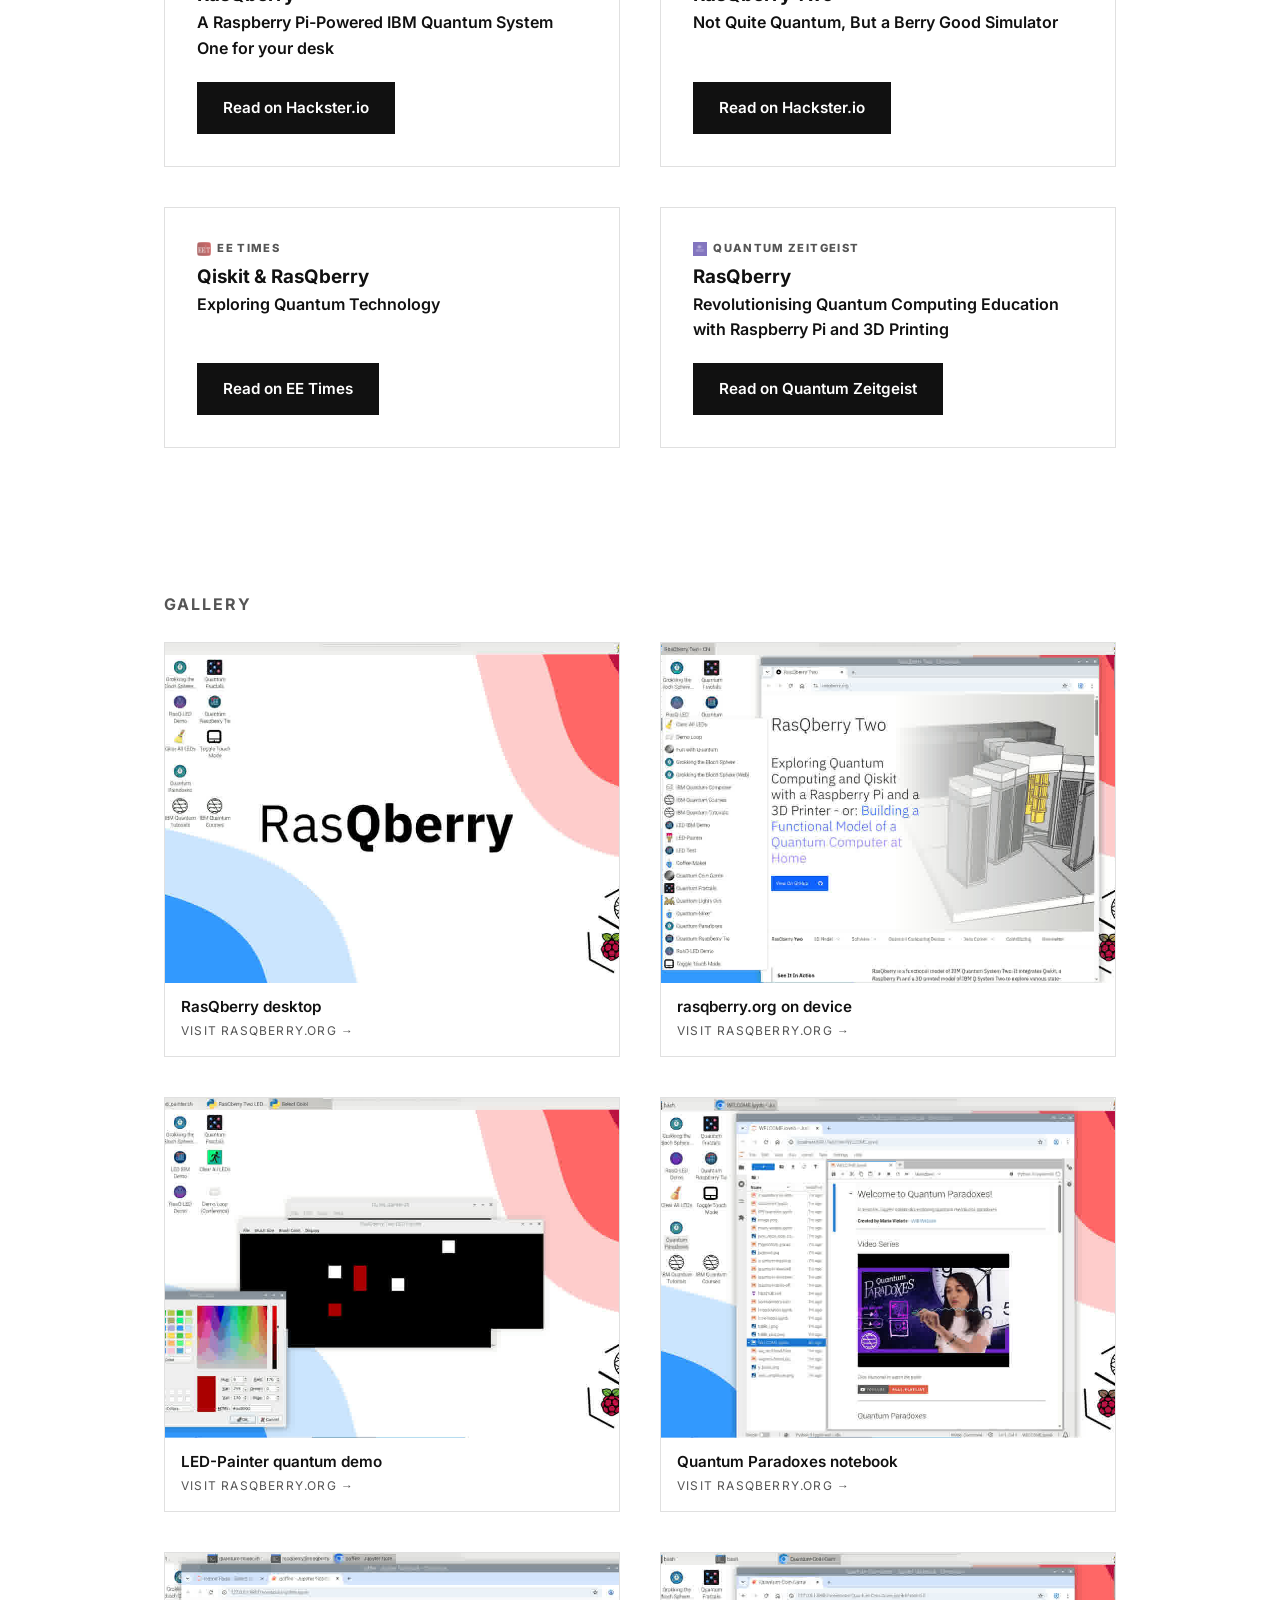
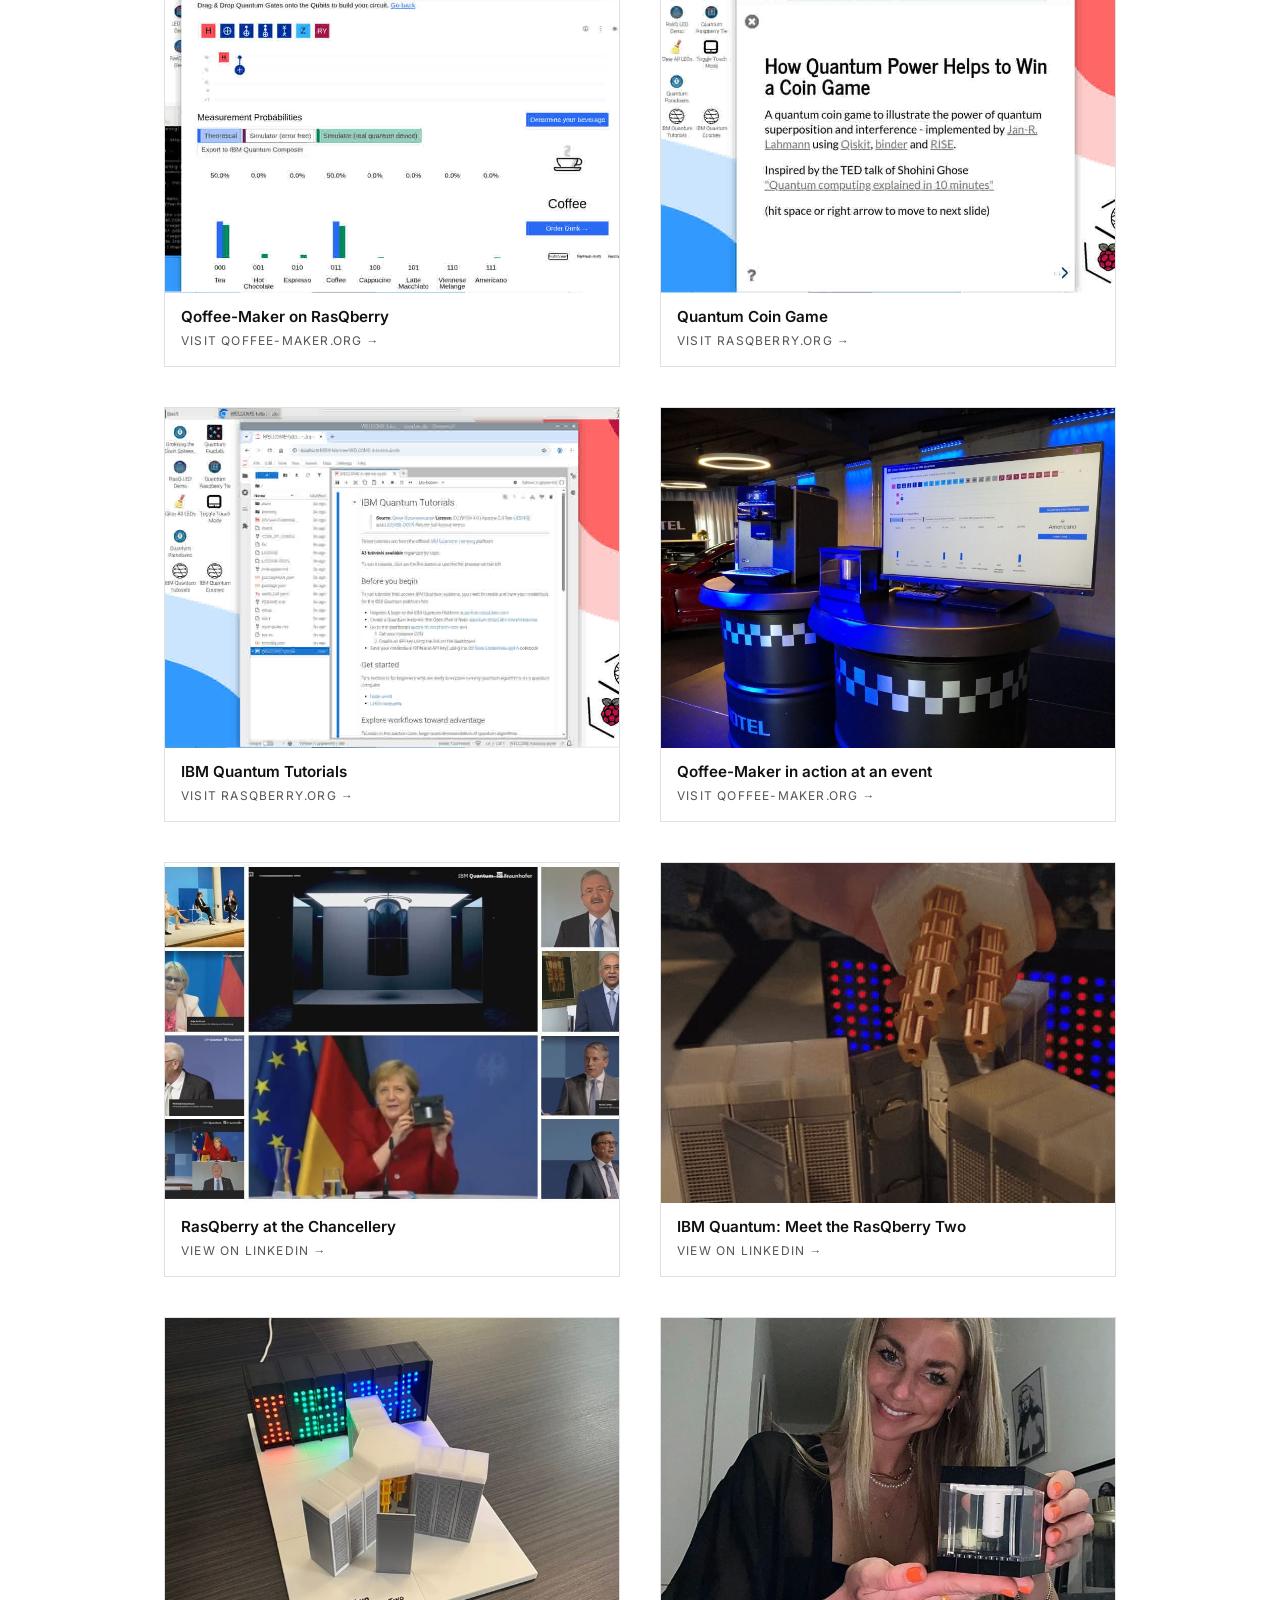
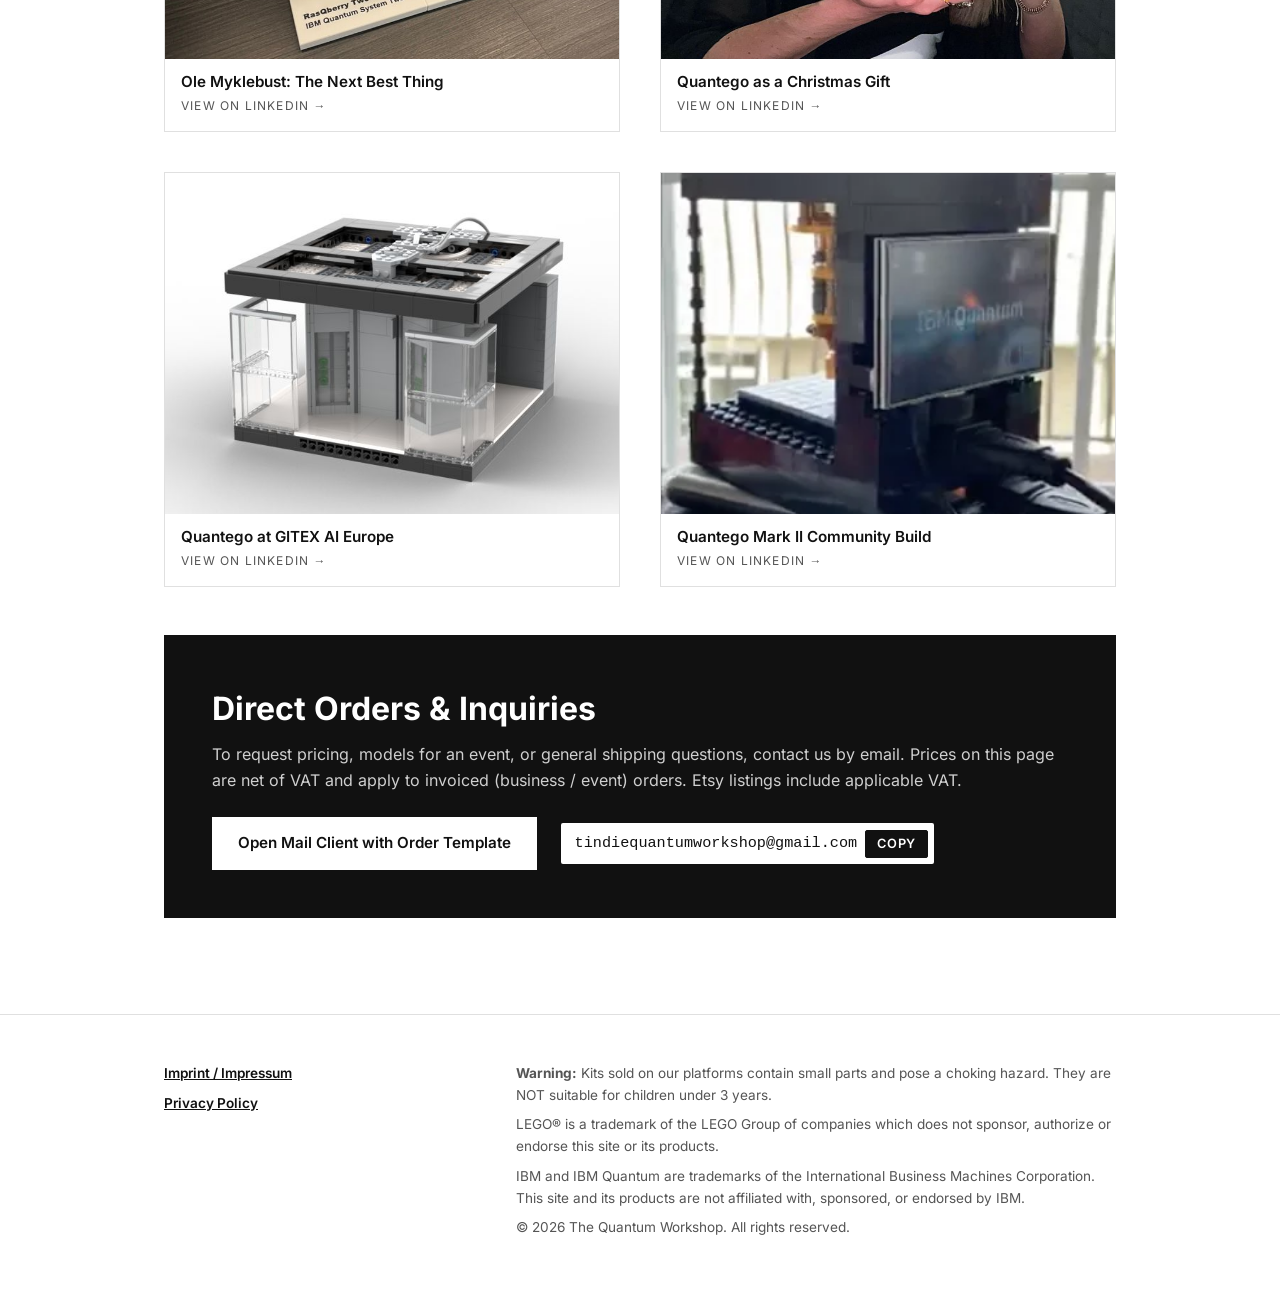
==== commit c5388c67: "Rebrand slug + tagline; fix email-copy overflow on narrow viewports - Title / og:title / twitter:tit" ====
--- a/index.html
+++ b/index.html
@@ -4,22 +4,22 @@
 <head>
     <meta charset="UTF-8">
     <meta name="viewport" content="width=device-width, initial-scale=1.0">
-    <title>The Quantum Workshop | Quantego LEGO models &amp; RasQberry quantum hardware</title>
+    <title>The Quantum Workshop | Quantum Models for Events, Educators and Enthusiasts</title>
     <meta name="description"
         content="Central hub for Quantego (desktop-scale LEGO models of IBM Quantum System One/Two) and RasQberry (functional Raspberry Pi quantum computer enclosures). Educational quantum-computing models for STEM, makers, and events.">
-    <!-- TODO: replace YOUR-DOMAIN.example with the published custom domain. -->
-    <link rel="canonical" href="https://YOUR-DOMAIN.example/">
+    <!-- TODO: replace https://robtech01.github.io/quantum-workshop with the custom domain once chosen (Phase 5). -->
+    <link rel="canonical" href="https://robtech01.github.io/quantum-workshop/">
     <meta name="robots" content="index, follow, max-image-preview:large">
     <meta property="og:type" content="website">
-    <meta property="og:title" content="The Quantum Workshop | Quantego &amp; RasQberry">
+    <meta property="og:title" content="The Quantum Workshop | Quantum Models for Events, Educators and Enthusiasts">
     <meta property="og:description" content="Desktop-scale LEGO models and Raspberry Pi-based functional models of IBM Quantum Computers.">
-    <meta property="og:url" content="https://YOUR-DOMAIN.example/">
-    <meta property="og:image" content="https://YOUR-DOMAIN.example/images/quantego-mark-ii.jpg">
+    <meta property="og:url" content="https://robtech01.github.io/quantum-workshop/">
+    <meta property="og:image" content="https://robtech01.github.io/quantum-workshop/images/quantego-mark-ii.jpg">
     <meta property="og:locale" content="en_US">
     <meta name="twitter:card" content="summary_large_image">
-    <meta name="twitter:title" content="The Quantum Workshop | Quantego &amp; RasQberry">
+    <meta name="twitter:title" content="The Quantum Workshop | Quantum Models for Events, Educators and Enthusiasts">
     <meta name="twitter:description" content="Desktop-scale LEGO models and Raspberry Pi-based functional models of IBM Quantum Computers.">
-    <meta name="twitter:image" content="https://YOUR-DOMAIN.example/images/quantego-mark-ii.jpg">
+    <meta name="twitter:image" content="https://robtech01.github.io/quantum-workshop/images/quantego-mark-ii.jpg">
 
     <link rel="icon" href="favicon.svg" type="image/svg+xml">
     <link rel="stylesheet" href="styles.css">
@@ -34,10 +34,10 @@
         "@graph": [
             {
                 "@type": "Organization",
-                "@id": "https://YOUR-DOMAIN.example/#org",
+                "@id": "https://robtech01.github.io/quantum-workshop/#org",
                 "name": "The Quantum Workshop",
-                "url": "https://YOUR-DOMAIN.example/",
-                "logo": "https://YOUR-DOMAIN.example/images/quantego-mark-ii.jpg",
+                "url": "https://robtech01.github.io/quantum-workshop/",
+                "logo": "https://robtech01.github.io/quantum-workshop/images/quantego-mark-ii.jpg",
                 "founder": {
                     "@type": "Person",
                     "name": "Jan-Rainer Lahmann"
@@ -50,19 +50,19 @@
             },
             {
                 "@type": "WebSite",
-                "@id": "https://YOUR-DOMAIN.example/#website",
-                "url": "https://YOUR-DOMAIN.example/",
+                "@id": "https://robtech01.github.io/quantum-workshop/#website",
+                "url": "https://robtech01.github.io/quantum-workshop/",
                 "name": "The Quantum Workshop",
-                "publisher": { "@id": "https://YOUR-DOMAIN.example/#org" },
+                "publisher": { "@id": "https://robtech01.github.io/quantum-workshop/#org" },
                 "inLanguage": "en"
             },
             {
                 "@type": "Product",
                 "name": "Quantego",
                 "description": "Desktop-scale LEGO model of IBM Quantum System One and System Two, designed using authentic geometry. For STEM education and quantum aficionados.",
-                "brand": { "@id": "https://YOUR-DOMAIN.example/#org" },
-                "image": "https://YOUR-DOMAIN.example/images/quantego-mark-ii.jpg",
-                "url": "https://YOUR-DOMAIN.example/#quantego",
+                "brand": { "@id": "https://robtech01.github.io/quantum-workshop/#org" },
+                "image": "https://robtech01.github.io/quantum-workshop/images/quantego-mark-ii.jpg",
+                "url": "https://robtech01.github.io/quantum-workshop/#quantego",
                 "offers": {
                     "@type": "Offer",
                     "url": "https://www.etsy.com/de-en/listing/1230799391/quantego-lego-model-of-a-quantum",
@@ -74,12 +74,12 @@
                 "@type": "Product",
                 "name": "RasQberry",
                 "description": "Functional Raspberry Pi-based 3D-printed model of an IBM Quantum system, running Qiskit locally or via cloud.",
-                "brand": { "@id": "https://YOUR-DOMAIN.example/#org" },
-                "image": "https://YOUR-DOMAIN.example/images/quantego-mark-ii.jpg",
-                "url": "https://YOUR-DOMAIN.example/#rasqberry",
+                "brand": { "@id": "https://robtech01.github.io/quantum-workshop/#org" },
+                "image": "https://robtech01.github.io/quantum-workshop/images/quantego-mark-ii.jpg",
+                "url": "https://robtech01.github.io/quantum-workshop/#rasqberry",
                 "offers": {
                     "@type": "Offer",
-                    "url": "https://YOUR-DOMAIN.example/#contact",
+                    "url": "https://robtech01.github.io/quantum-workshop/#contact",
                     "priceCurrency": "EUR",
                     "availability": "https://schema.org/InStock"
                 }
@@ -100,7 +100,7 @@
     <header class="site-header">
         <div class="container">
             <h1 class="logo">The Quantum Workshop</h1>
-            <p class="tagline">Quantum LEGO models &amp; Raspberry Pi quantum computers. <br>For enthusiasts and educators.</p>
+            <p class="tagline">For events, enthusiasts and educators.</p>
         </div>
     </header>
 
--- a/styles.css
+++ b/styles.css
@@ -481,18 +481,23 @@
 
 .email-copy {
     display: inline-flex;
+    flex-wrap: wrap;
     align-items: center;
     gap: 0.5rem;
+    max-width: 100%;
     padding: 0.4rem 0.4rem 0.4rem 0.85rem;
     background-color: var(--color-bg);
     color: var(--color-text);
     border-radius: 2px;
     font-family: var(--font-primary);
+    box-sizing: border-box;
 }
 
 .email-copy code {
     font-size: 0.95rem;
     user-select: all;
+    min-width: 0;
+    overflow-wrap: anywhere;
 }
 
 .btn-copy {
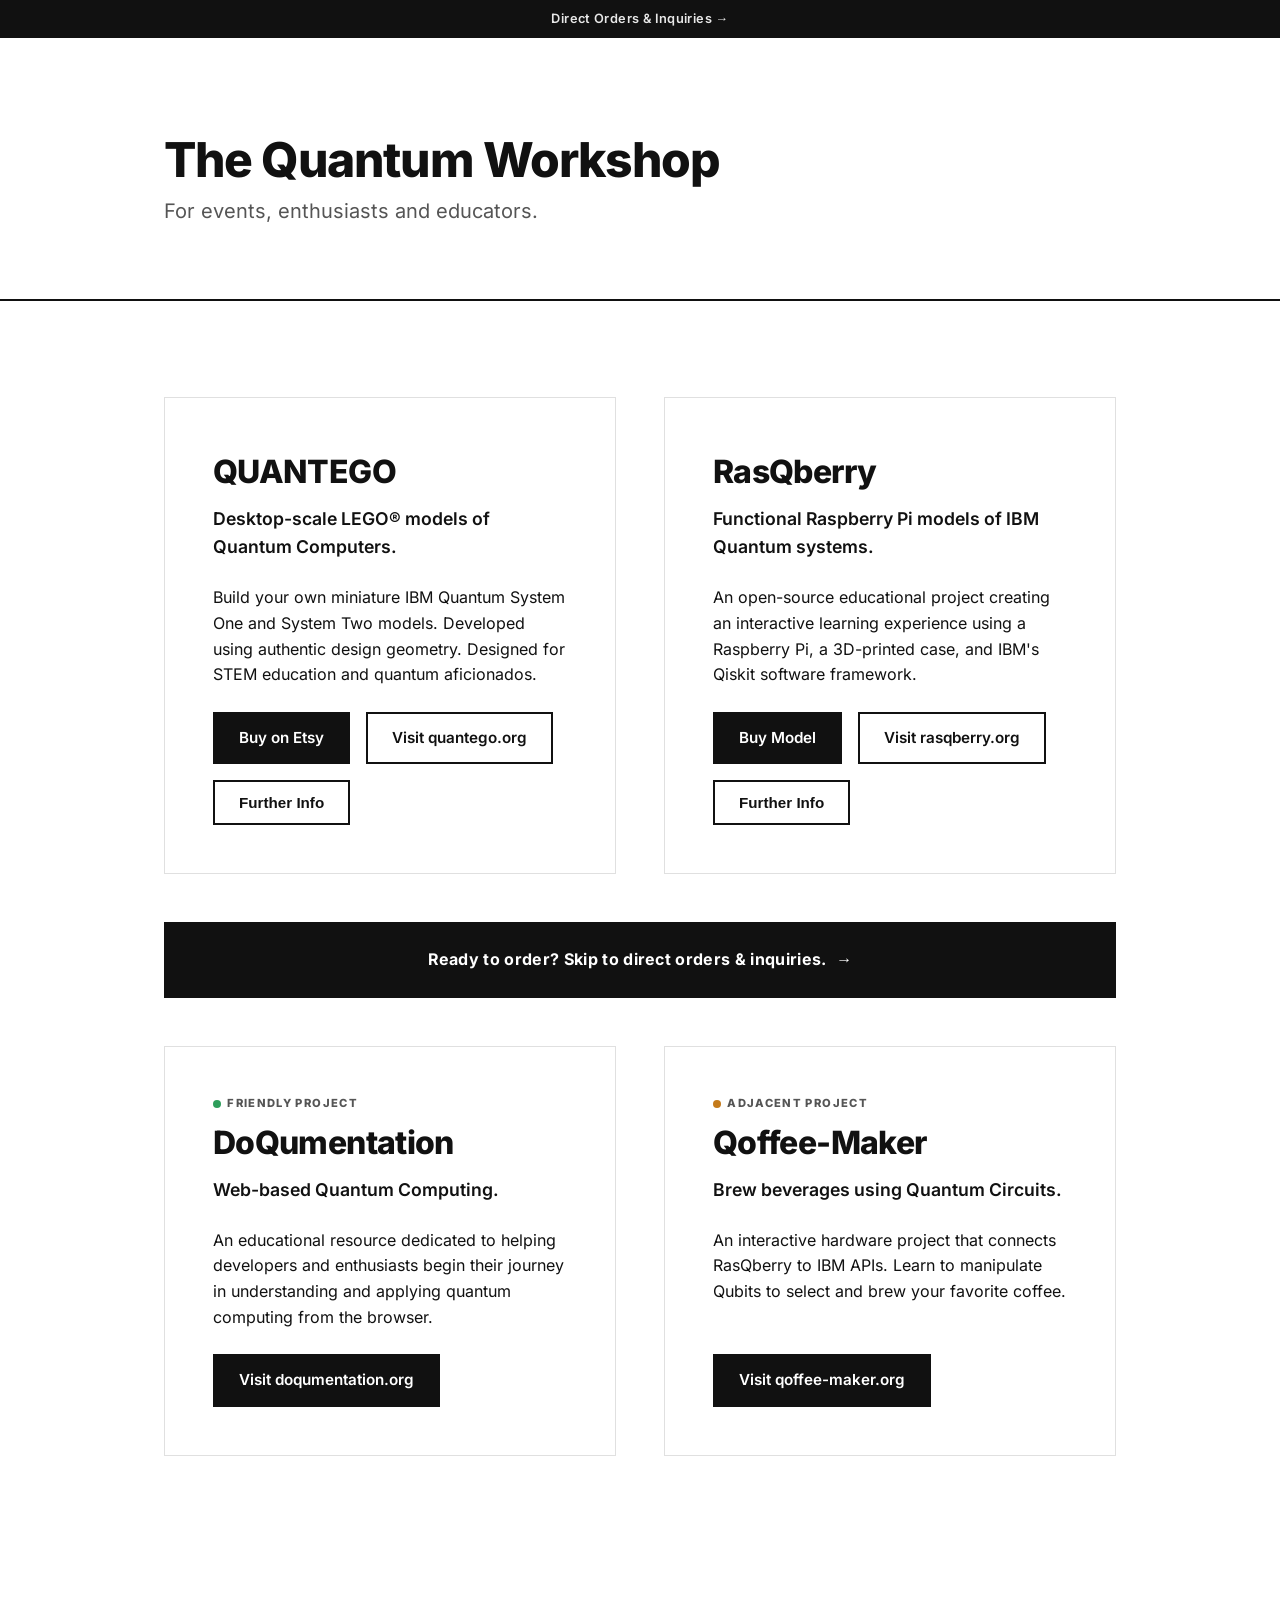
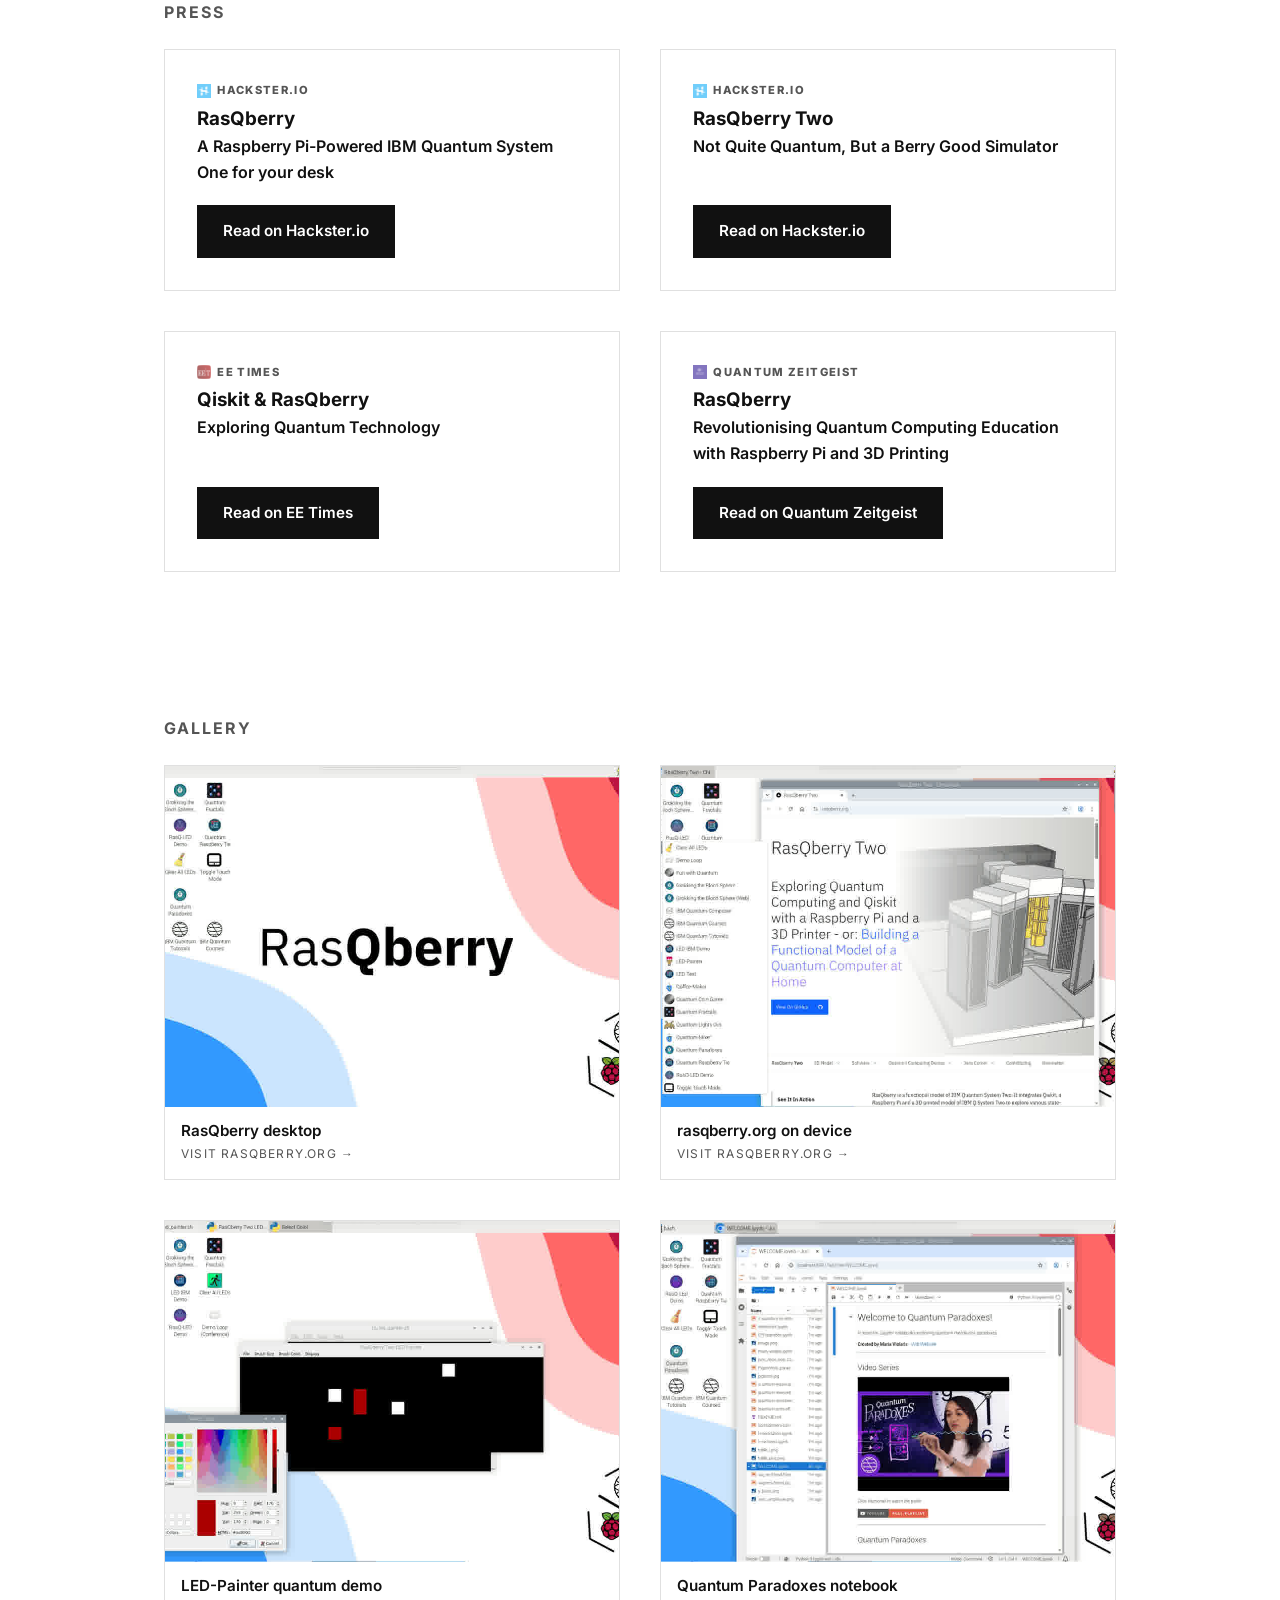
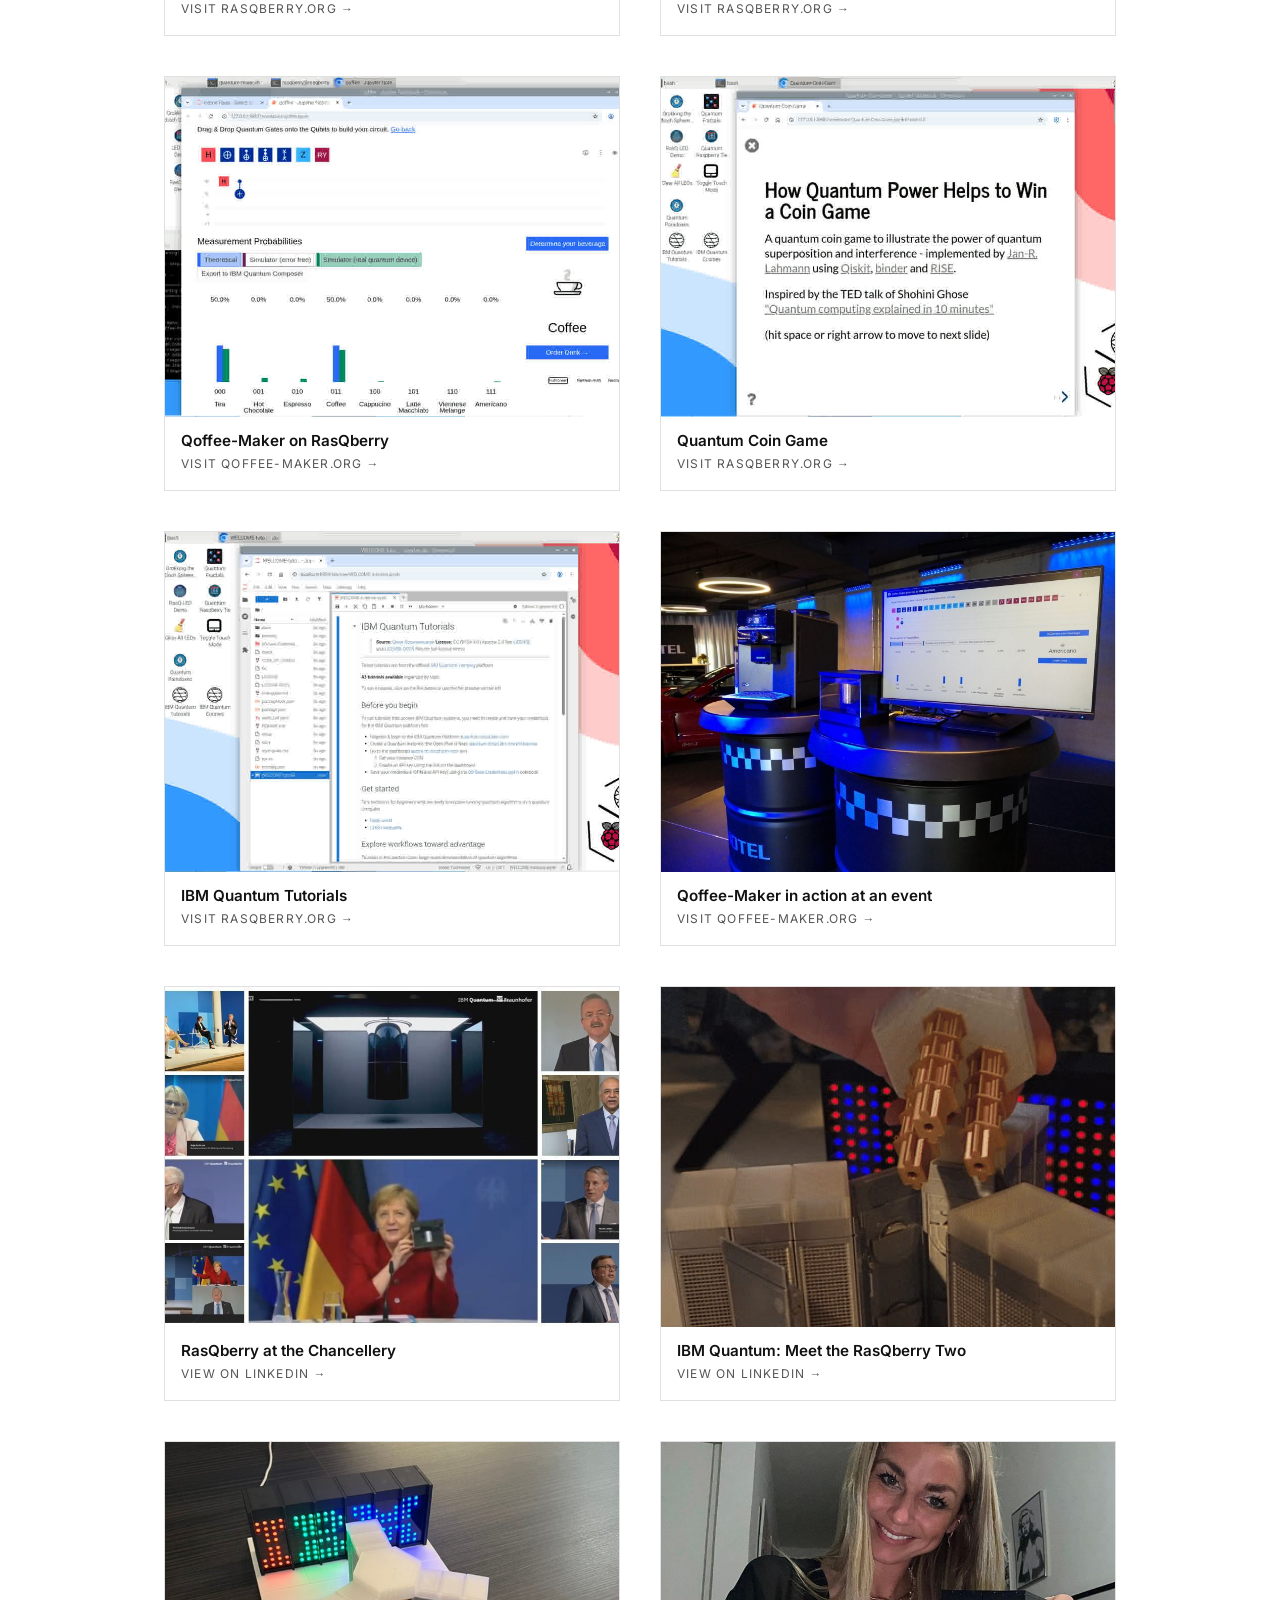
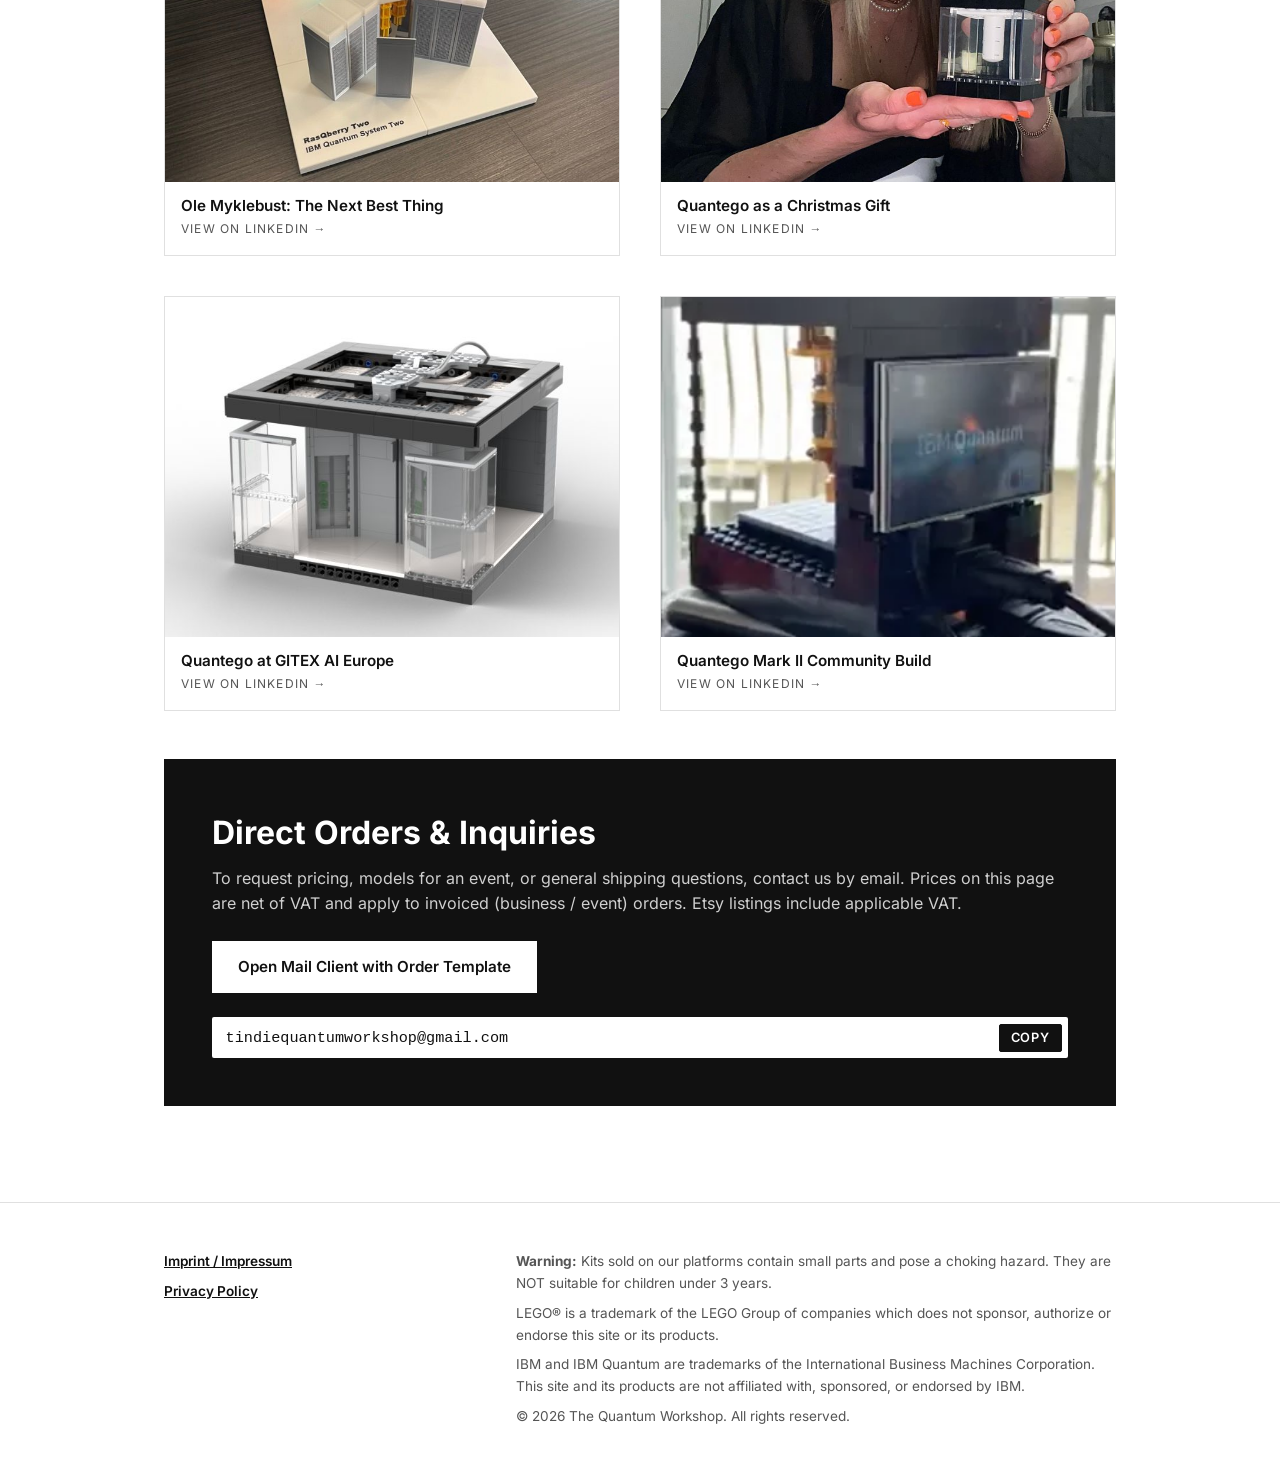
==== commit 95da5b55: "Add order CTA between hero cards; make Quantego/RasQberry cards clickable; link Etsy shop instead of" ====
--- a/index.html
+++ b/index.html
@@ -45,7 +45,7 @@
                 "sameAs": [
                     "https://quantego.org",
                     "https://rasqberry.org",
-                    "https://www.etsy.com/de-en/listing/1230799391/quantego-lego-model-of-a-quantum"
+                    "https://www.etsy.com/de-en/shop/TheQuantumWorkshop"
                 ]
             },
             {
@@ -65,7 +65,7 @@
                 "url": "https://robtech01.github.io/quantum-workshop/#quantego",
                 "offers": {
                     "@type": "Offer",
-                    "url": "https://www.etsy.com/de-en/listing/1230799391/quantego-lego-model-of-a-quantum",
+                    "url": "https://www.etsy.com/de-en/shop/TheQuantumWorkshop",
                     "priceCurrency": "EUR",
                     "availability": "https://schema.org/InStock"
                 }
@@ -108,16 +108,16 @@
 
         <section class="products-grid" aria-label="Products">
             <!-- QUANTEGO -->
-            <article class="product-card" id="quantego">
+            <article class="product-card interactive" id="quantego" data-open-dialog="dialog-quantego">
                 <div class="product-content">
                     <h2>QUANTEGO</h2>
                     <p class="product-subtitle">Desktop-scale LEGO® models of Quantum Computers.</p>
                     <p>Build your own miniature IBM Quantum System One and System Two models. Developed using authentic
                         design geometry. Designed for STEM education and quantum aficionados.</p>
                     <div class="cta-group">
-                        <a href="https://www.etsy.com/de-en/listing/1230799391/quantego-lego-model-of-a-quantum"
+                        <a href="https://www.etsy.com/de-en/shop/TheQuantumWorkshop"
                             class="btn primary-btn" target="_blank" rel="noopener"
-                            aria-label="Buy Quantego on Etsy (opens in new tab)">Buy on Etsy</a>
+                            aria-label="Visit The Quantum Workshop on Etsy (opens in new tab)">Buy on Etsy</a>
                         <a href="https://quantego.org" class="btn secondary-btn" target="_blank" rel="noopener"
                             aria-label="Visit quantego.org (opens in new tab)">Visit quantego.org</a>
                         <button type="button" class="btn secondary-btn"
@@ -128,7 +128,7 @@
             </article>
 
             <!-- RASQBERRY -->
-            <article class="product-card" id="rasqberry">
+            <article class="product-card interactive" id="rasqberry" data-open-dialog="dialog-rasqberry">
                 <div class="product-content">
                     <h2>RasQberry</h2>
                     <p class="product-subtitle">Functional Raspberry Pi models of IBM Quantum systems.</p>
@@ -144,6 +144,12 @@
                     </div>
                 </div>
             </article>
+
+            <!-- ORDER CTA STRIP -->
+            <a href="#contact" class="grid-cta">
+                <span class="grid-cta-text">Ready to order? Skip to direct orders &amp; inquiries.</span>
+                <span class="grid-cta-arrow" aria-hidden="true">&rarr;</span>
+            </a>
 
             <!-- DOQUMENTATION -->
             <article class="product-card">
@@ -448,8 +454,8 @@
             </ul>
 
             <div class="cta-group">
-                <a href="https://www.etsy.com/de-en/listing/1230799391/quantego-lego-model-of-a-quantum"
-                    class="btn primary-btn" target="_blank" rel="noopener">Buy single on Etsy</a>
+                <a href="https://www.etsy.com/de-en/shop/TheQuantumWorkshop"
+                    class="btn primary-btn" target="_blank" rel="noopener">Buy on Etsy</a>
                 <a href="#contact" class="btn secondary-btn config-email-link"
                     onclick="this.closest('dialog').close()">Buy on invoice (events)</a>
             </div>
--- a/styles.css
+++ b/styles.css
@@ -153,6 +153,36 @@
     cursor: pointer;
 }
 
+.product-card.interactive:focus-visible {
+    outline: 2px solid var(--color-text);
+    outline-offset: 2px;
+}
+
+.grid-cta {
+    grid-column: 1 / -1;
+    display: flex;
+    align-items: center;
+    justify-content: center;
+    gap: 0.6rem;
+    padding: var(--spacing-md) var(--spacing-lg);
+    background: var(--color-text);
+    color: var(--color-bg);
+    text-decoration: none;
+    font-weight: 700;
+    letter-spacing: 0.02em;
+    border: 1px solid var(--color-text);
+    transition: opacity 0.15s ease, transform 0.2s ease;
+}
+
+.grid-cta:hover {
+    opacity: 0.9;
+    transform: translateY(-2px);
+}
+
+.grid-cta-arrow {
+    font-weight: 800;
+}
+
 .card-hero {
     display: block;
     width: 100%;
@@ -477,13 +507,15 @@
         gap: var(--spacing-md);
     }
     .contact-or { display: none; }
+    .email-copy { width: max-content; }
+    .email-copy code { flex: 0 0 auto; word-break: normal; }
 }
 
 .email-copy {
-    display: inline-flex;
-    flex-wrap: wrap;
+    display: flex;
     align-items: center;
     gap: 0.5rem;
+    width: 100%;
     max-width: 100%;
     padding: 0.4rem 0.4rem 0.4rem 0.85rem;
     background-color: var(--color-bg);
@@ -494,11 +526,15 @@
 }
 
 .email-copy code {
+    flex: 1 1 0;
+    min-width: 0;
     font-size: 0.95rem;
     user-select: all;
-    min-width: 0;
     overflow-wrap: anywhere;
-}
+    word-break: break-all;
+}
+
+.email-copy .btn-copy { flex: 0 0 auto; }
 
 .btn-copy {
     font-family: inherit;
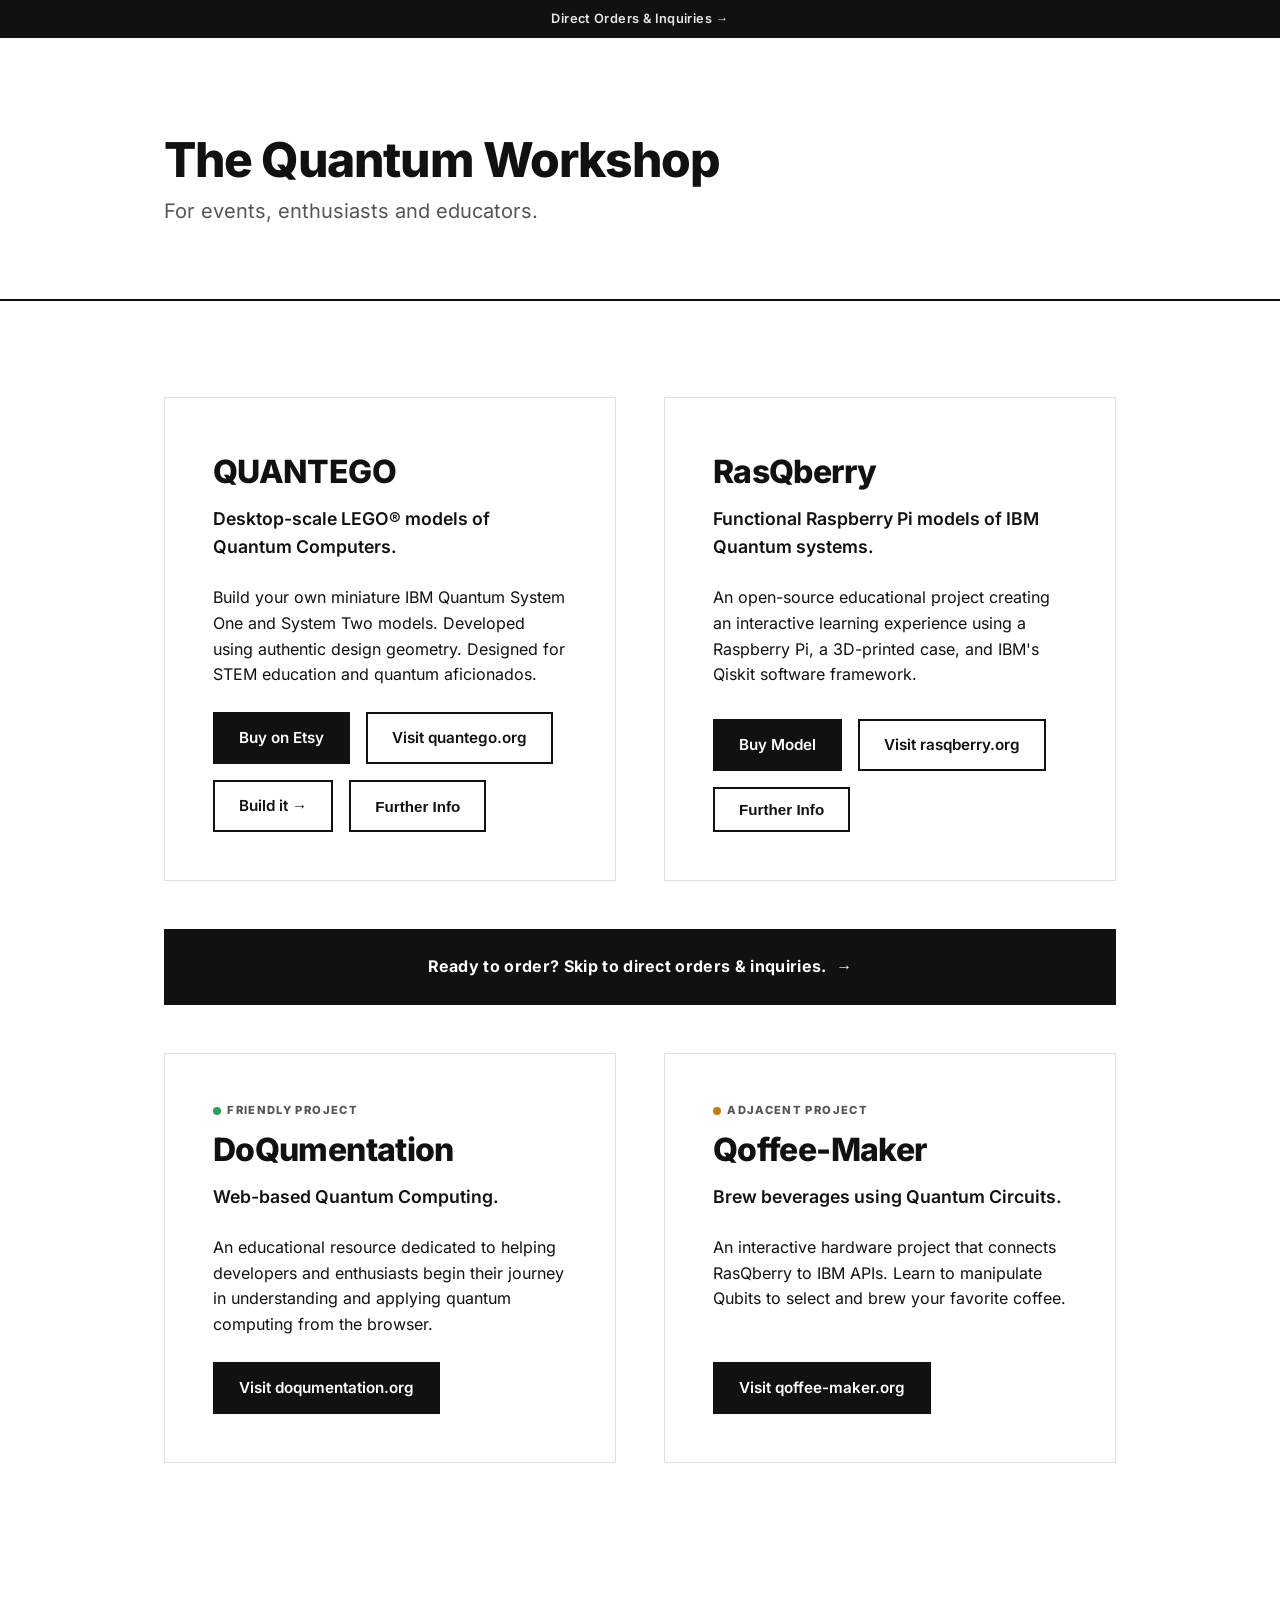
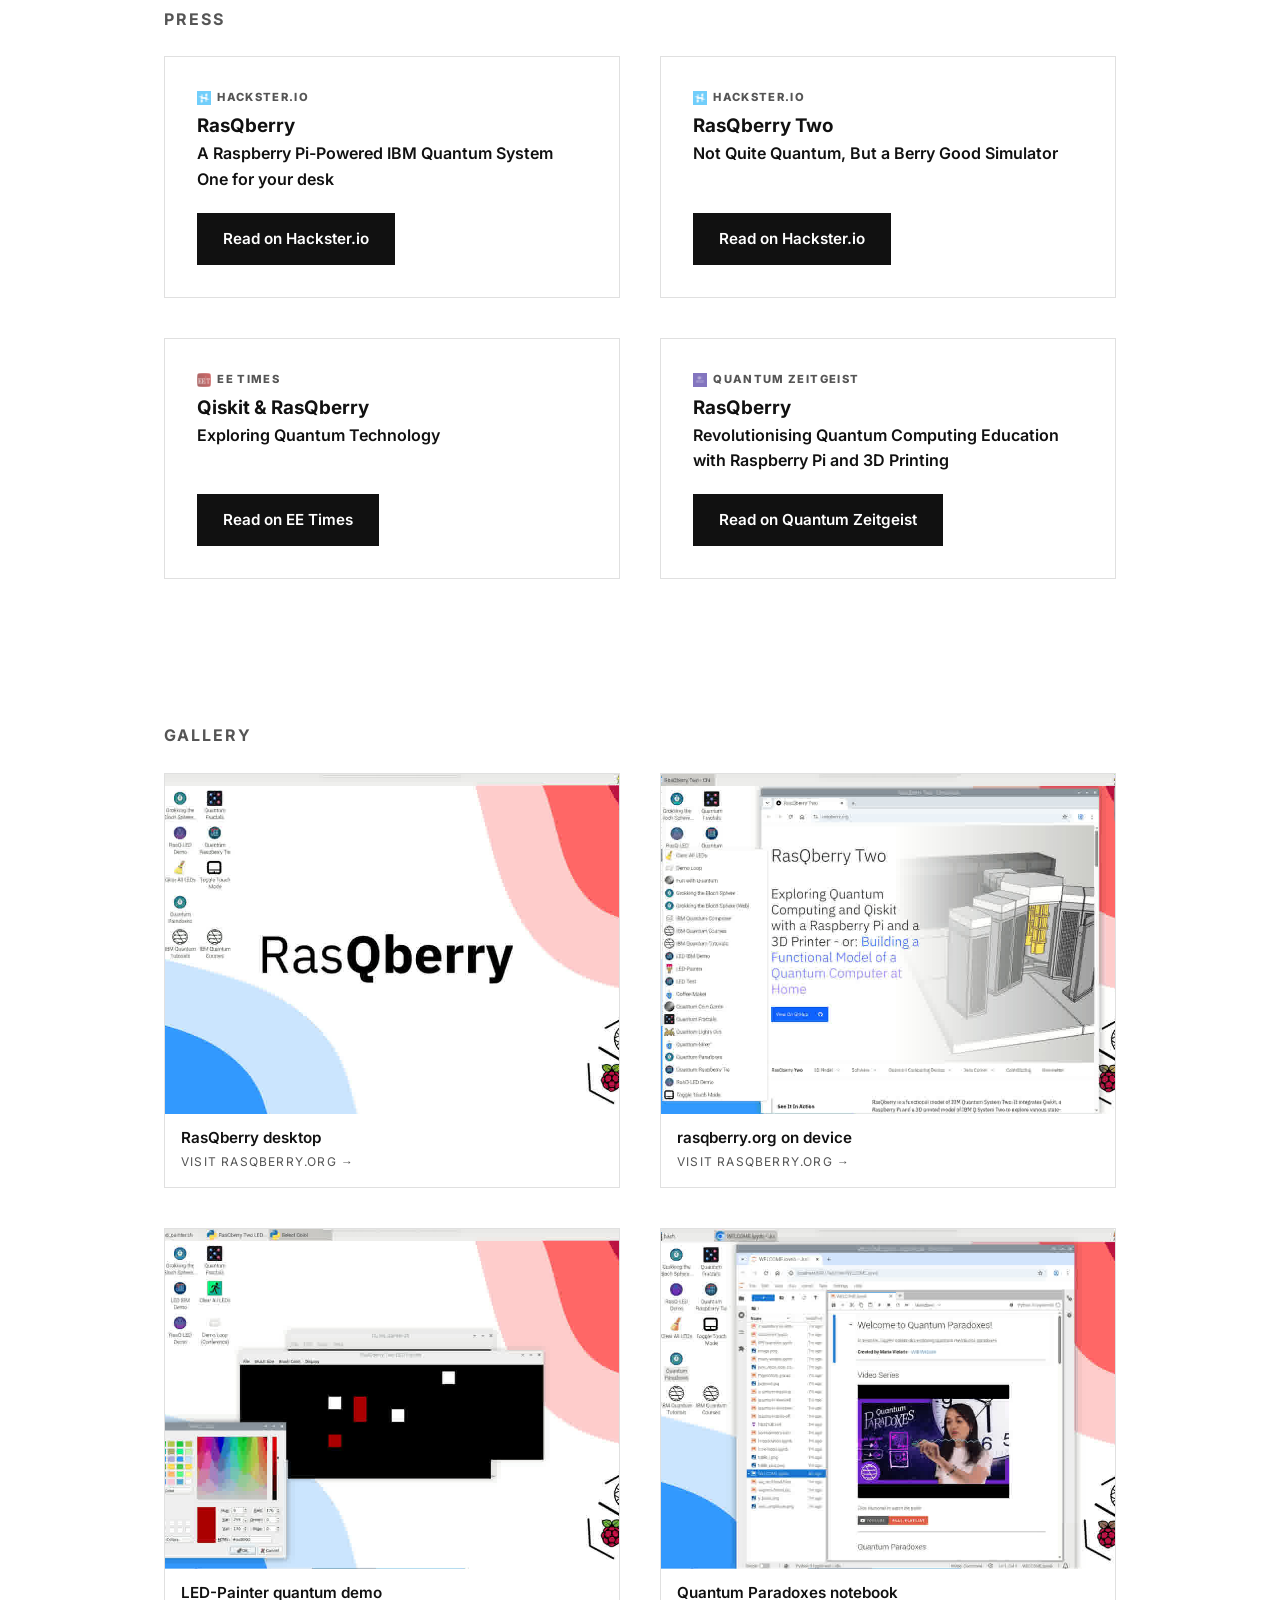
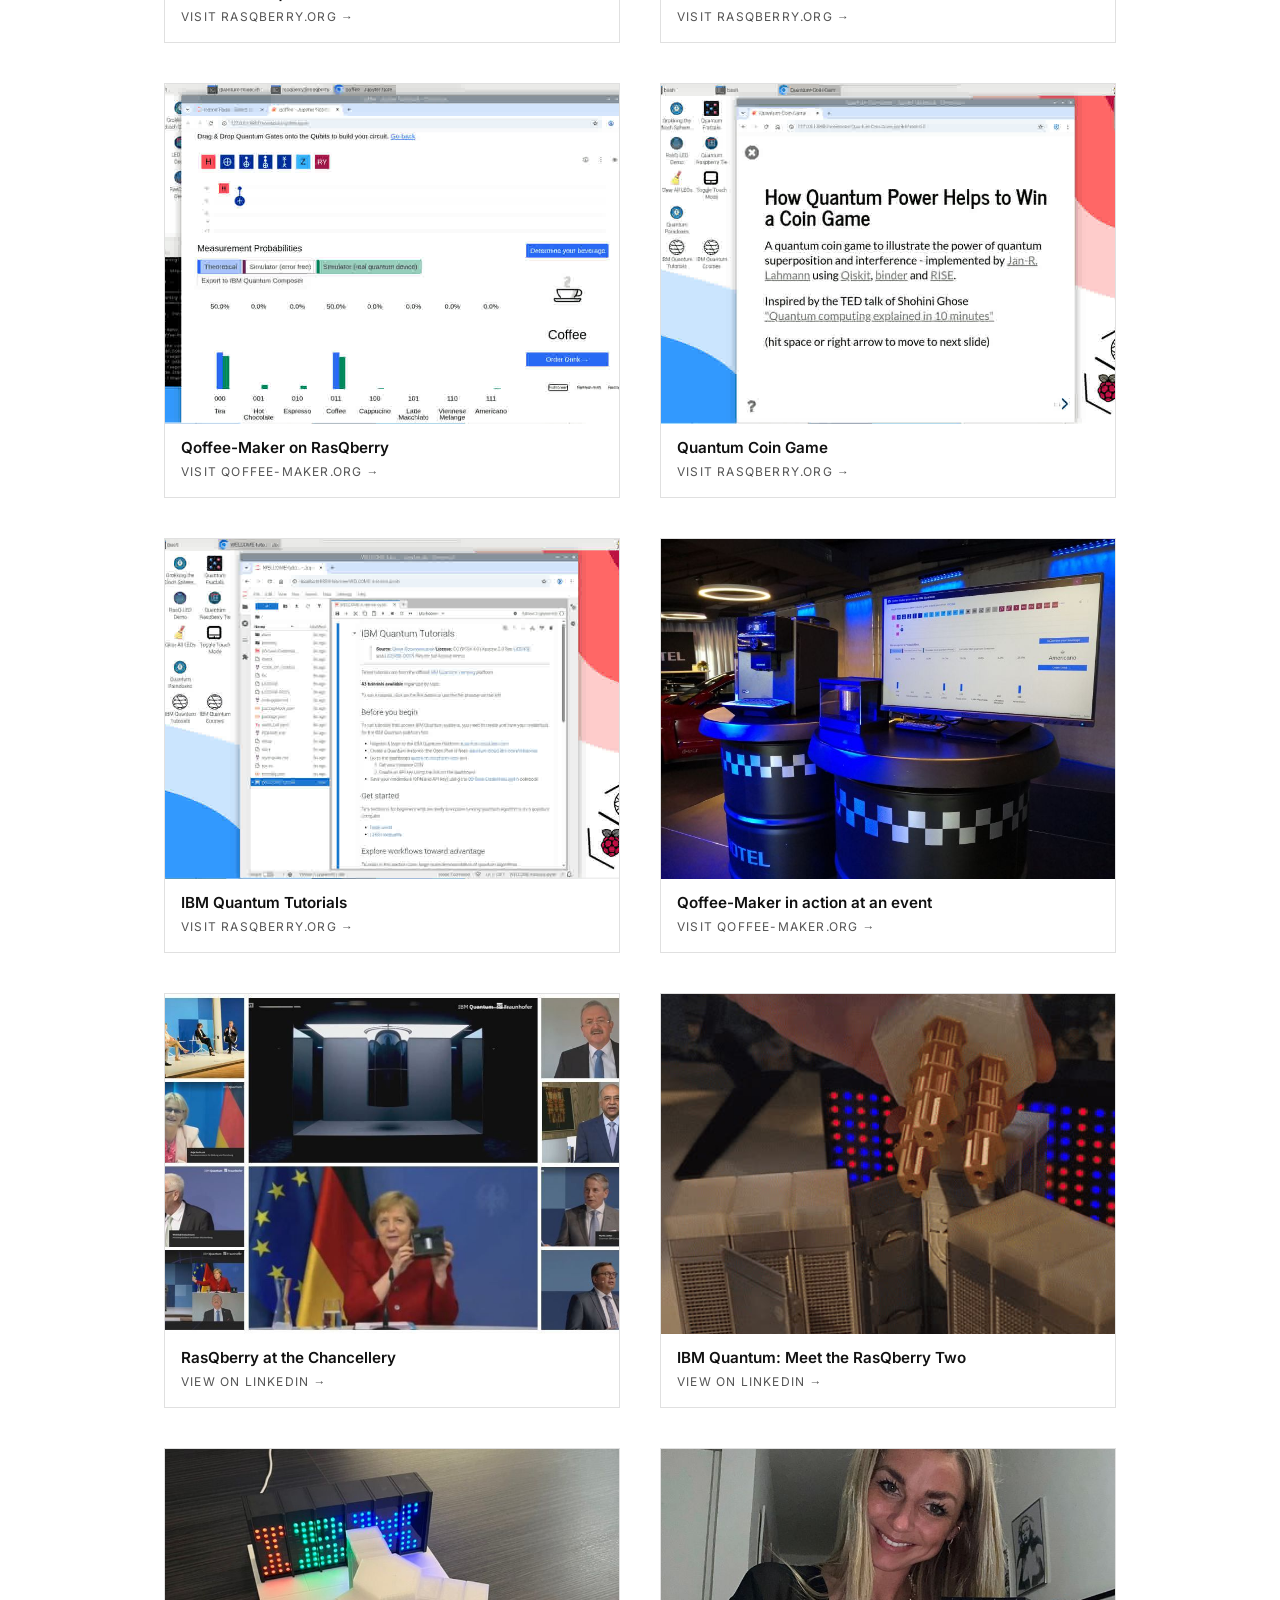
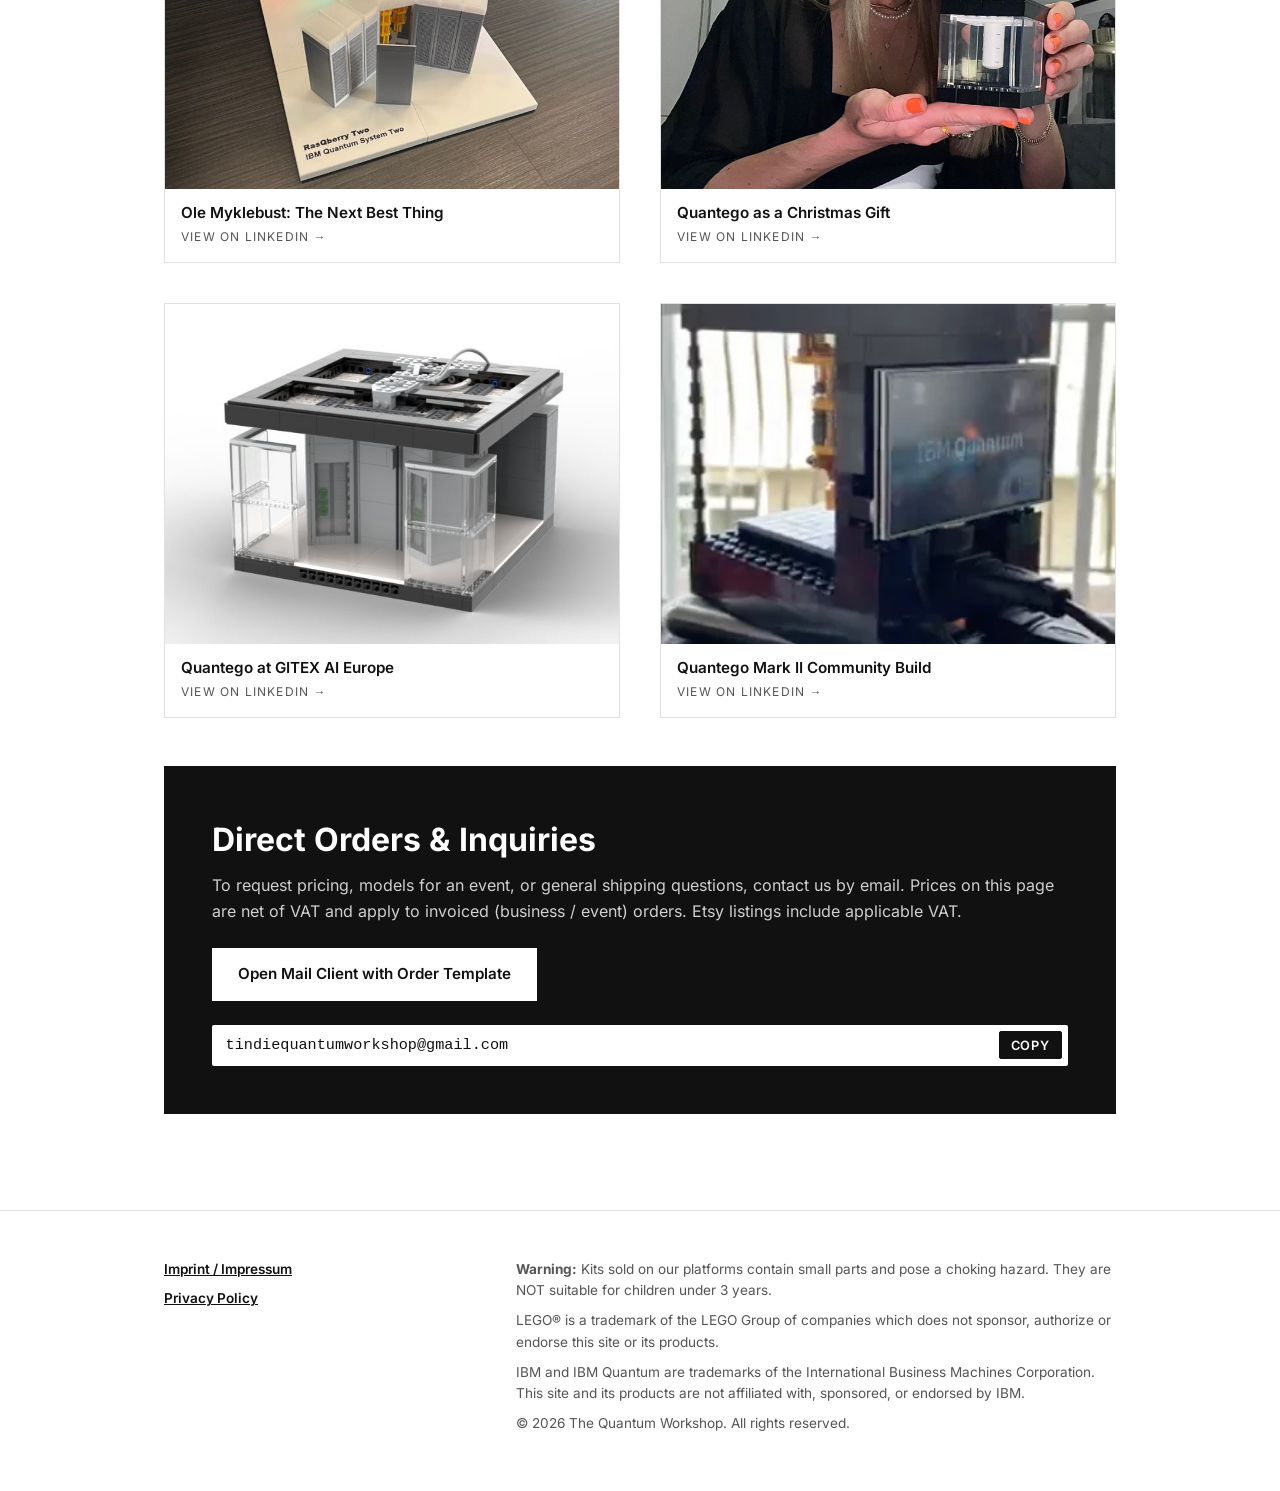
==== commit 892b2235: "Add scroll-driven 3D build animation page for Quantego Interactive builder at build.html: scroll rev" ====
--- a/index.html
+++ b/index.html
@@ -120,6 +120,7 @@
                             aria-label="Visit The Quantum Workshop on Etsy (opens in new tab)">Buy on Etsy</a>
                         <a href="https://quantego.org" class="btn secondary-btn" target="_blank" rel="noopener"
                             aria-label="Visit quantego.org (opens in new tab)">Visit quantego.org</a>
+                        <a href="build.html" class="btn secondary-btn">Build it &rarr;</a>
                         <button type="button" class="btn secondary-btn"
                             aria-haspopup="dialog" aria-controls="dialog-quantego"
                             onclick="document.getElementById('dialog-quantego').showModal()">Further Info</button>
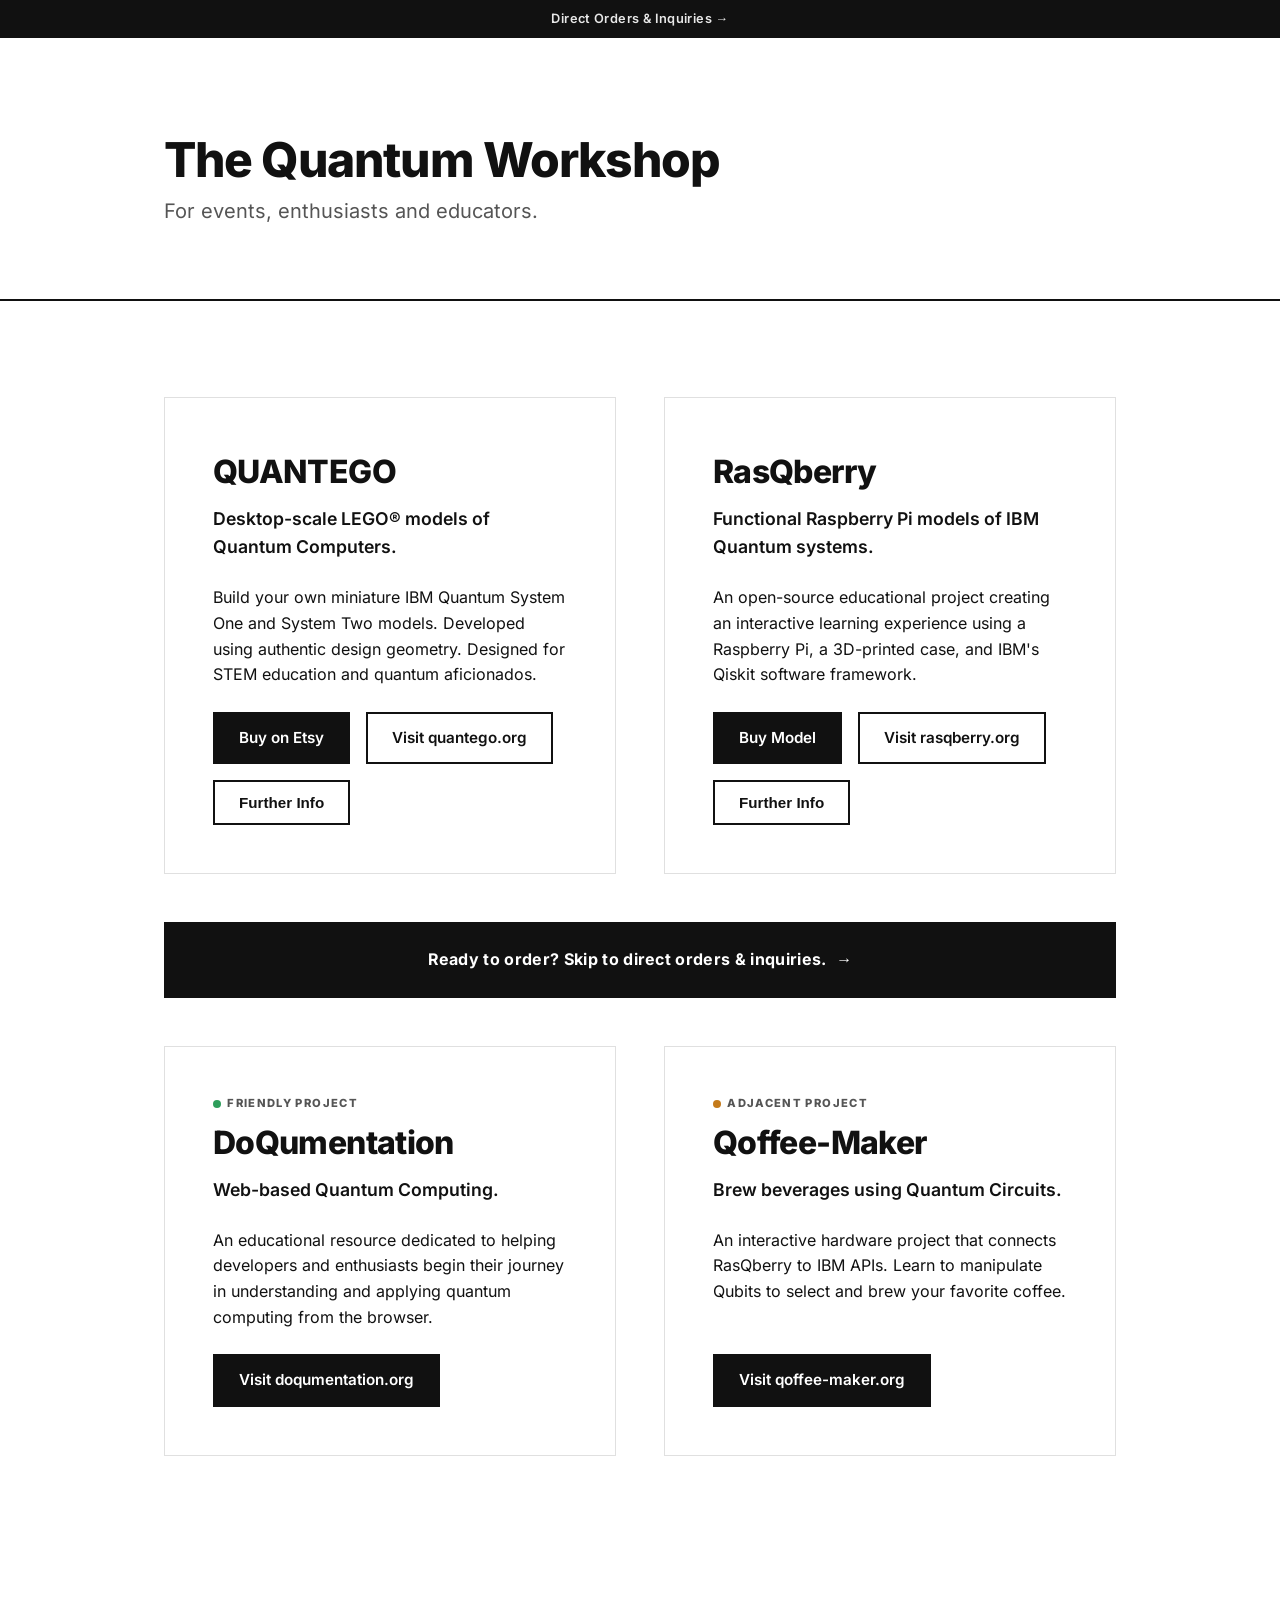
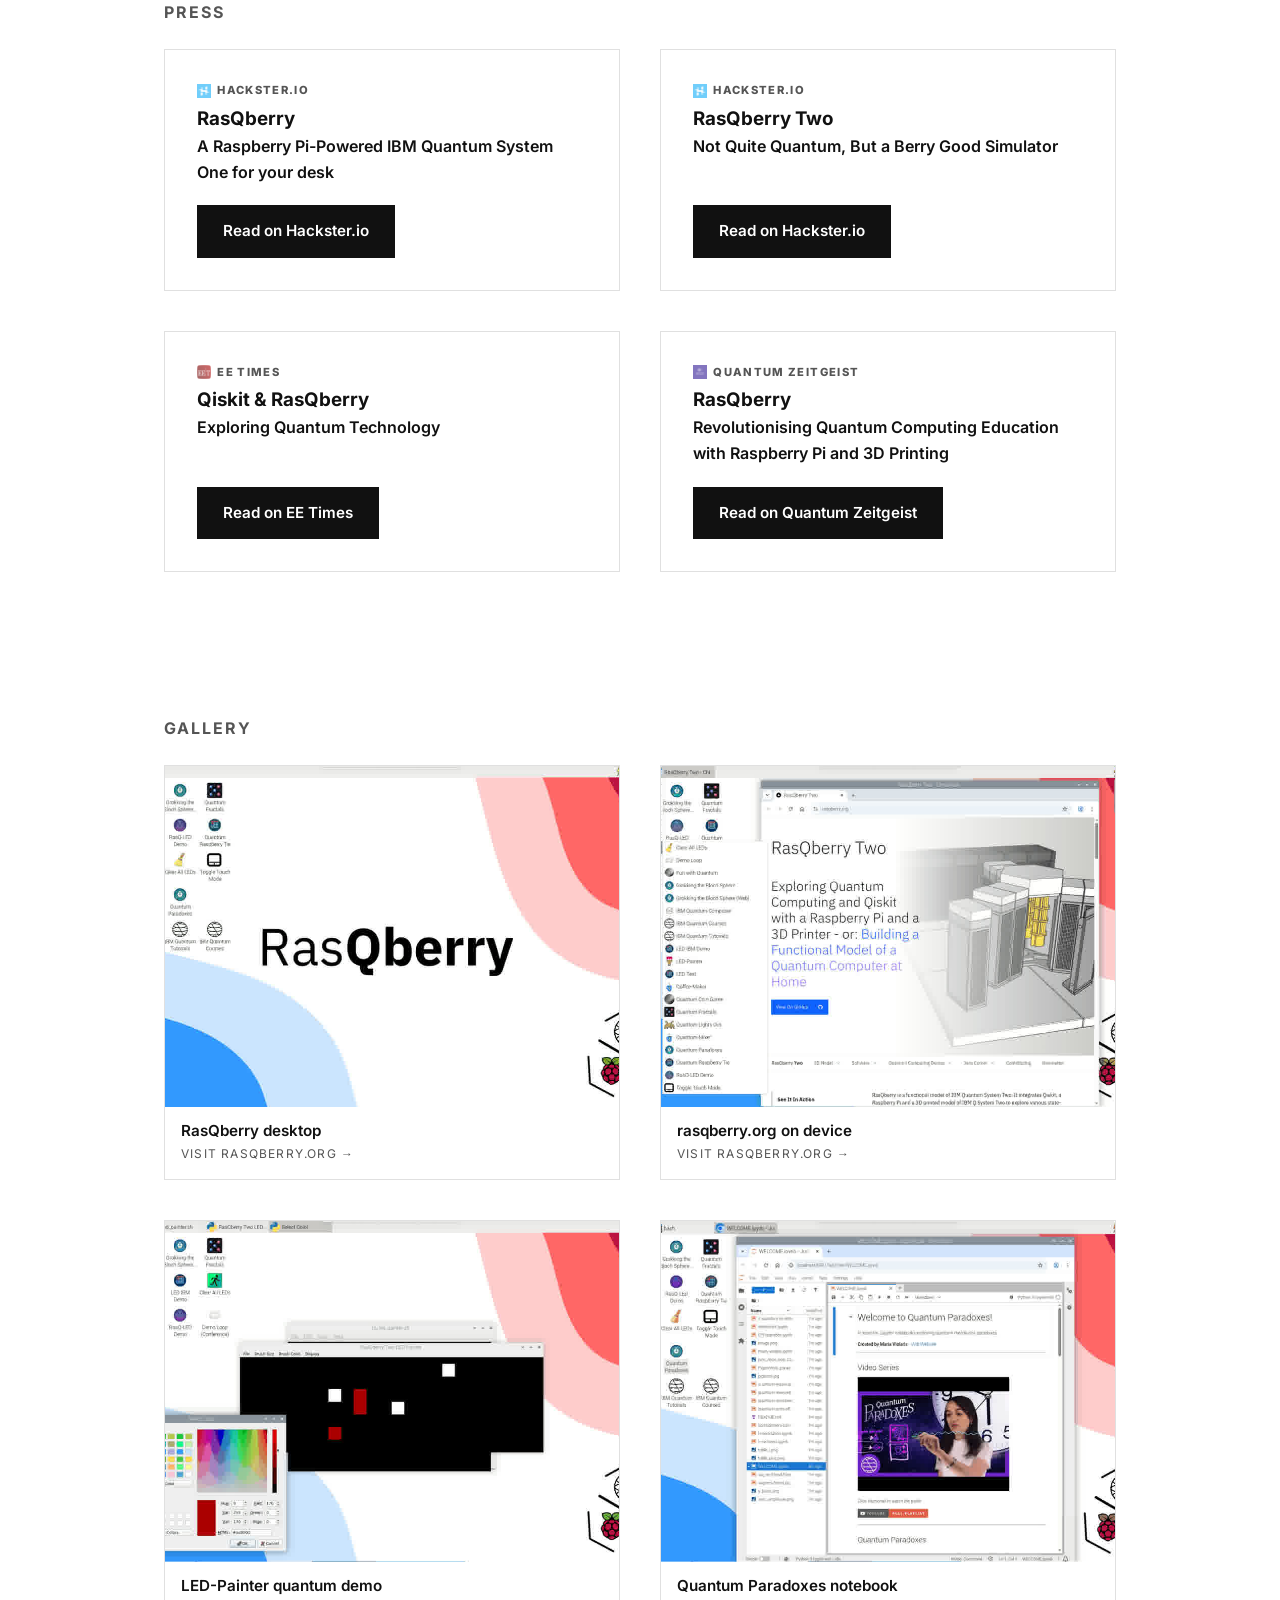
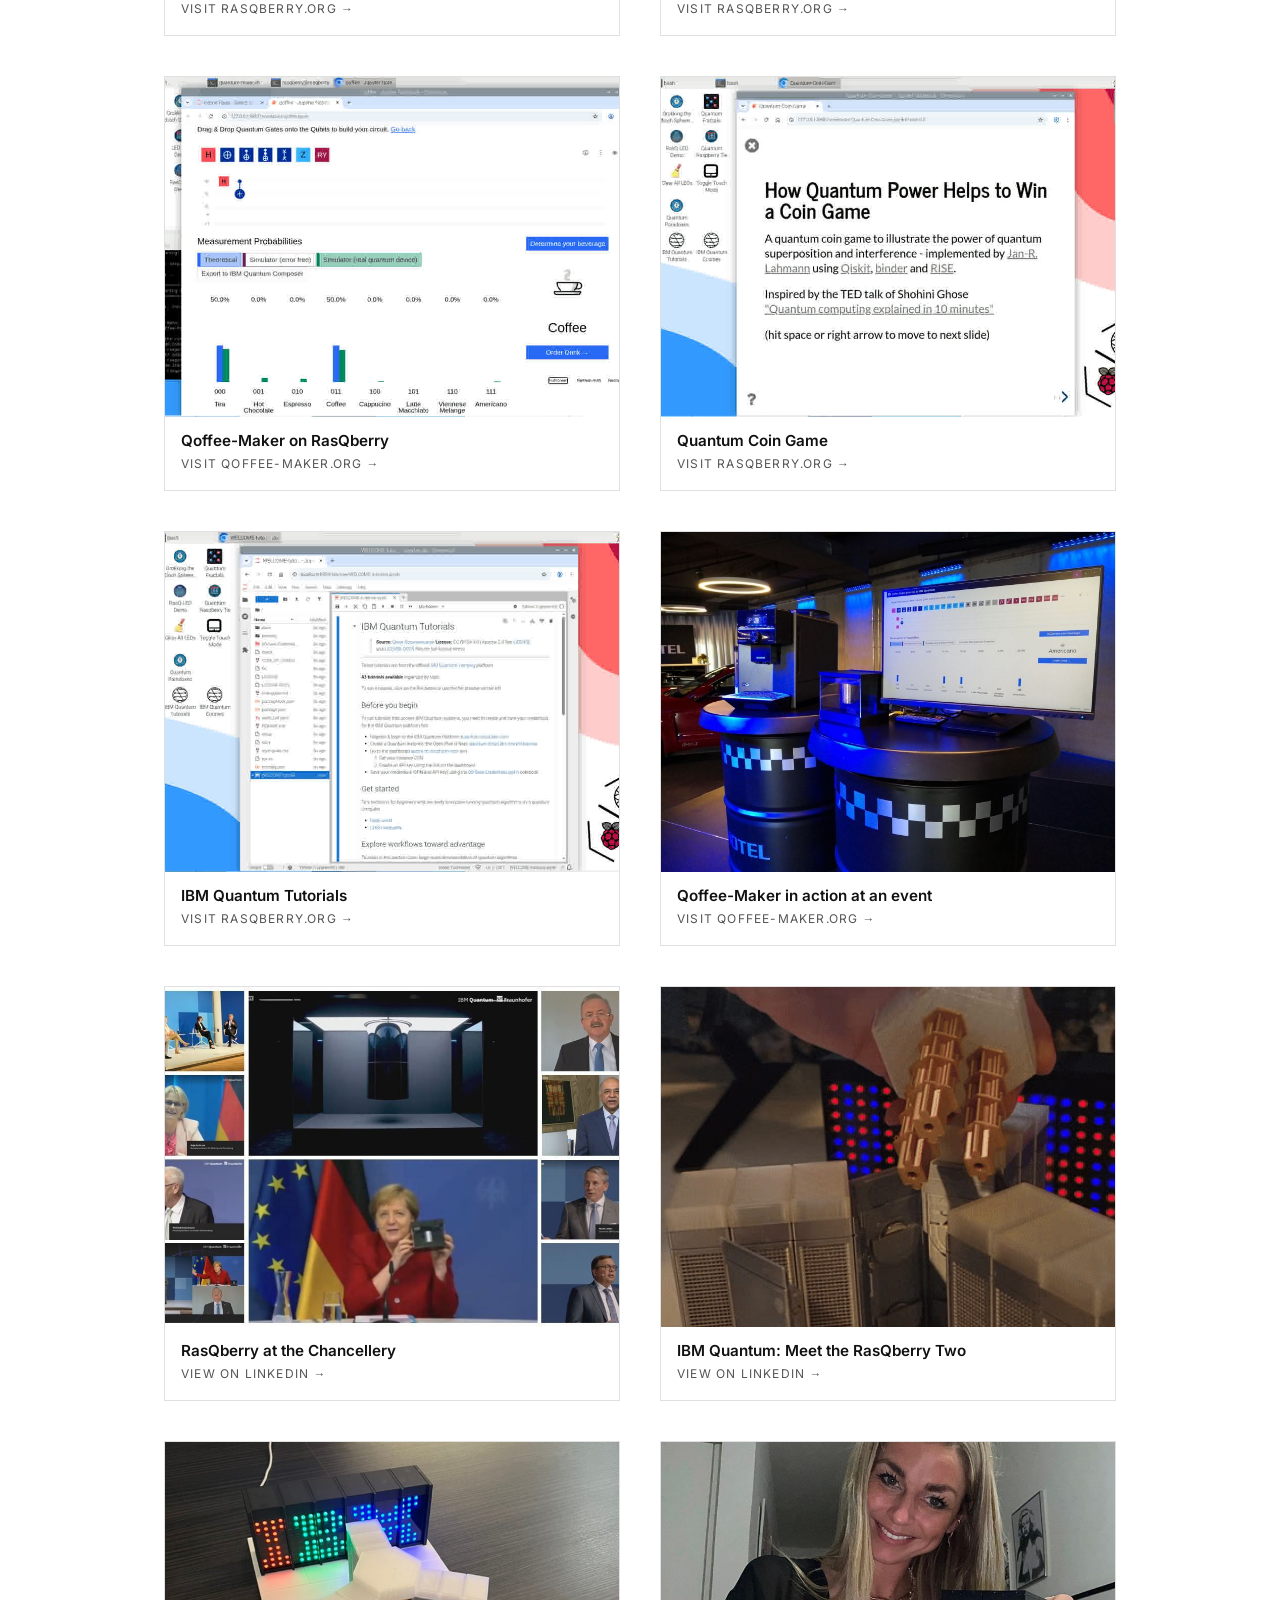
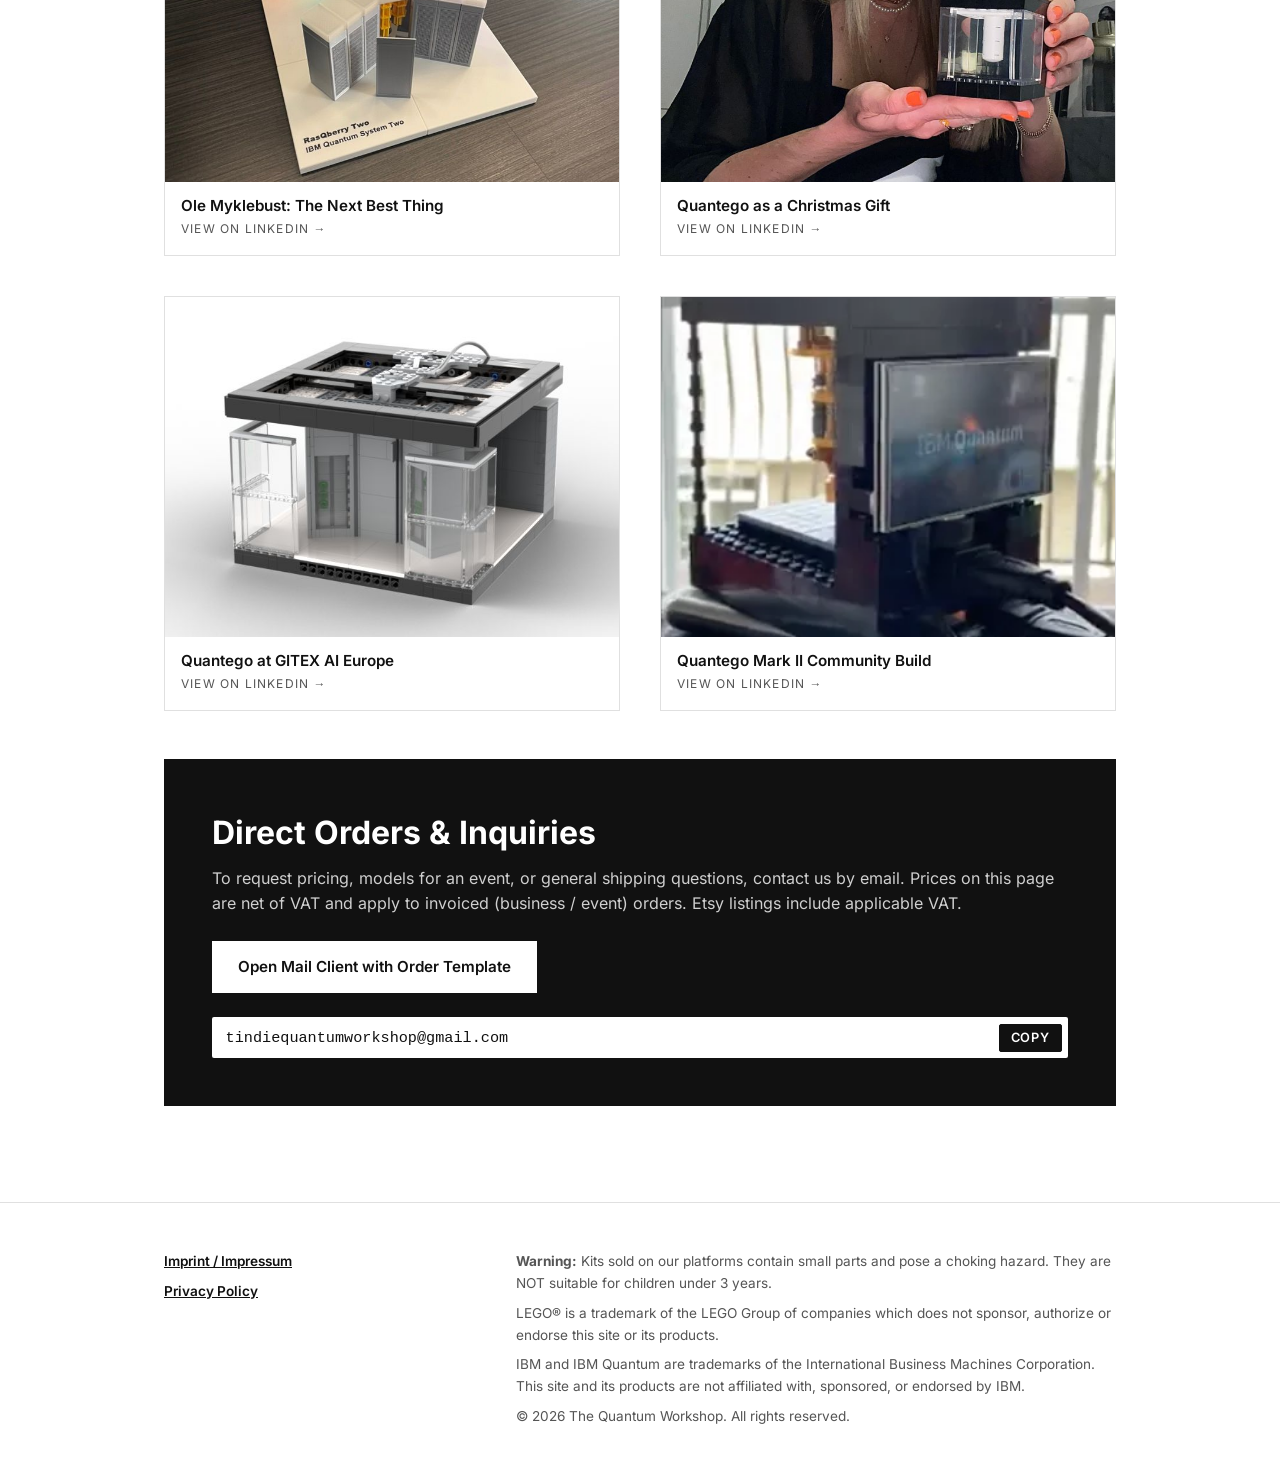
==== commit b457e94d: "Remove Build it button from index page while build page is in progress Co-Authored-By: Claude Sonnet" ====
--- a/index.html
+++ b/index.html
@@ -120,8 +120,7 @@
                             aria-label="Visit The Quantum Workshop on Etsy (opens in new tab)">Buy on Etsy</a>
                         <a href="https://quantego.org" class="btn secondary-btn" target="_blank" rel="noopener"
                             aria-label="Visit quantego.org (opens in new tab)">Visit quantego.org</a>
-                        <a href="build.html" class="btn secondary-btn">Build it &rarr;</a>
-                        <button type="button" class="btn secondary-btn"
+<button type="button" class="btn secondary-btn"
                             aria-haspopup="dialog" aria-controls="dialog-quantego"
                             onclick="document.getElementById('dialog-quantego').showModal()">Further Info</button>
                     </div>
